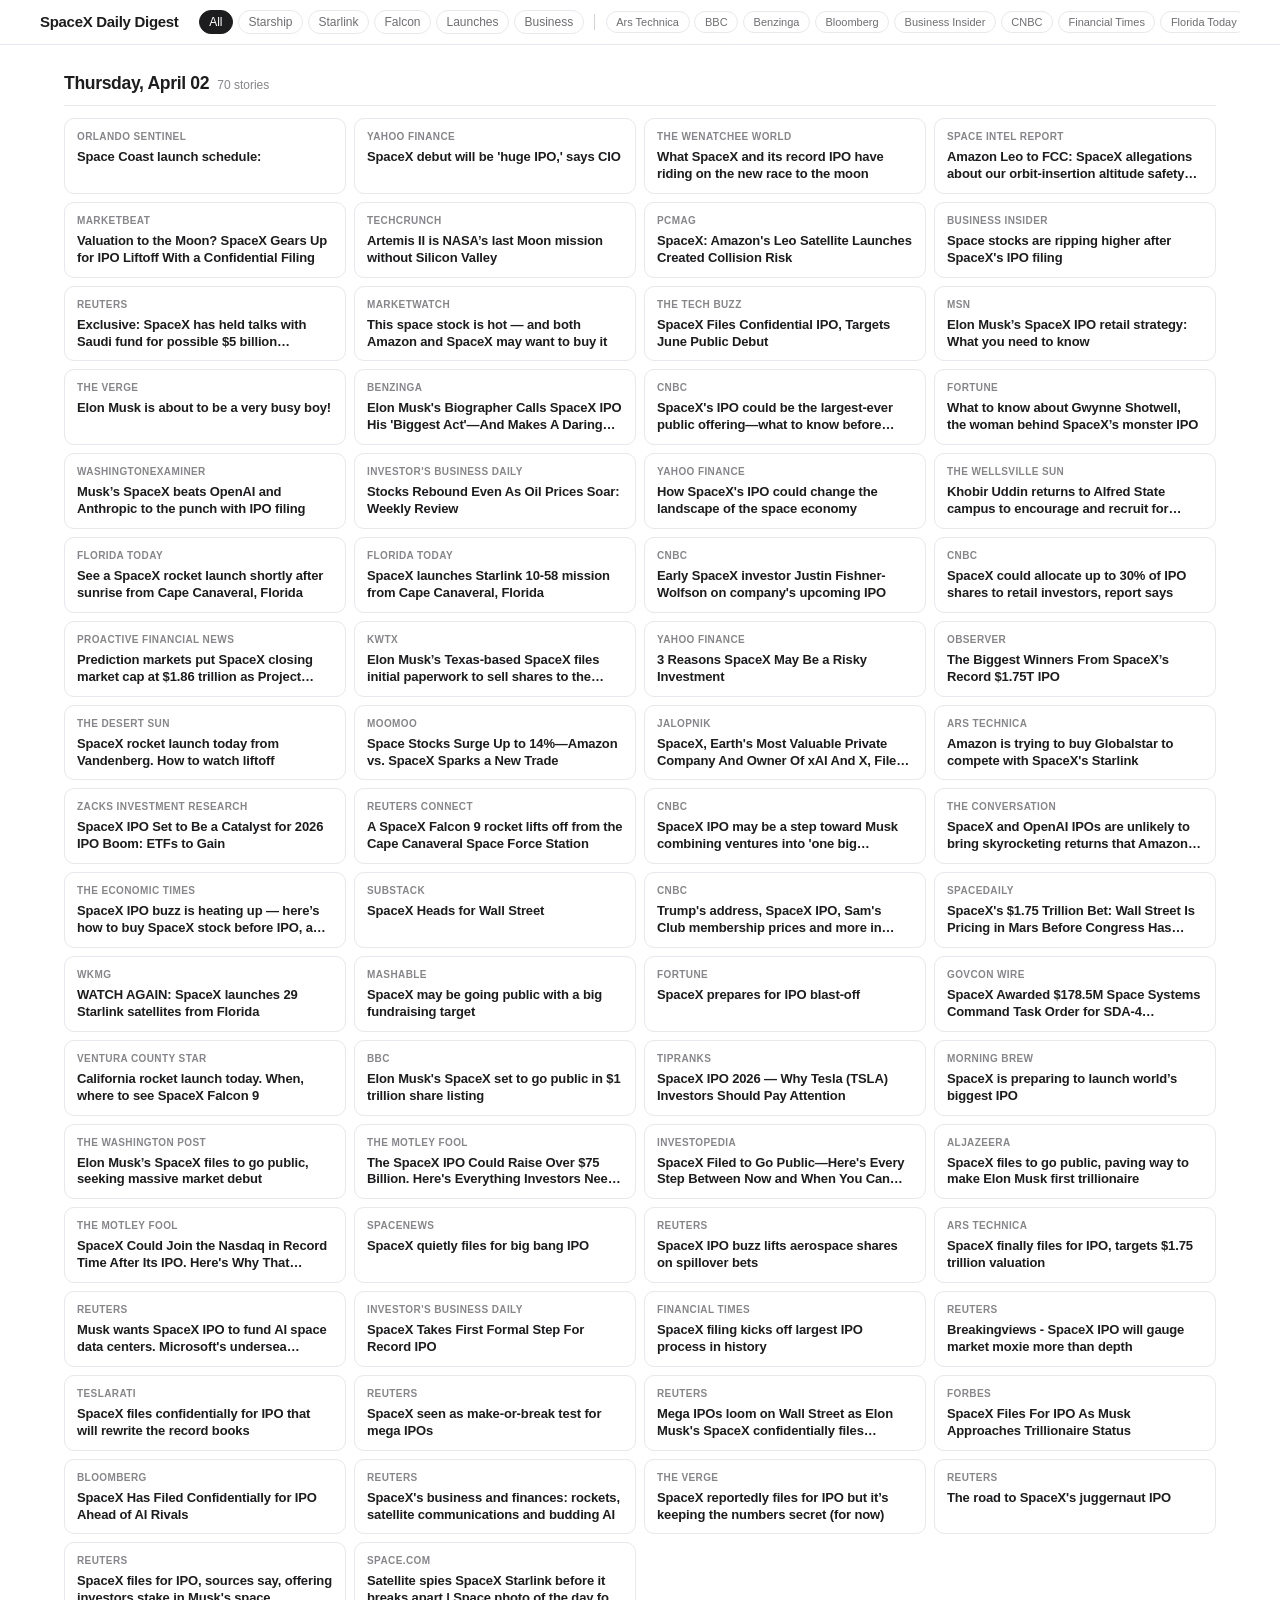
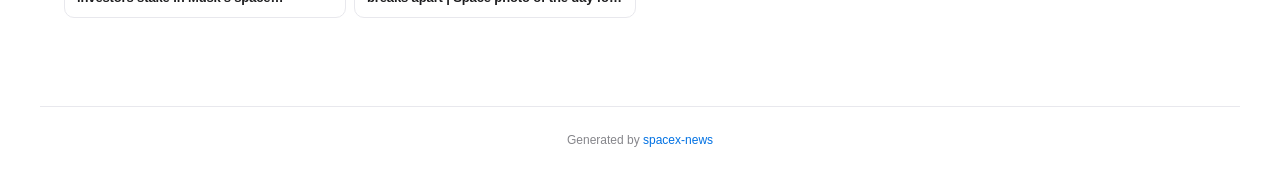
==== output/index.html @ 4ac747f0 "Overhaul: 4-col grid, smart dedup, real source names, compact layout - Extract real publication name" ====
<!DOCTYPE html>
<html lang="en">
<head>
    <meta charset="UTF-8">
    <meta name="viewport" content="width=device-width, initial-scale=1.0">
    <title>SpaceX Daily Digest</title>
    <link rel="stylesheet" href="static/style.css">
</head>
<body>
    <nav class="topbar">
        <div class="topbar-inner">
            <span class="topbar-title">SpaceX Daily Digest</span>
            <div class="filter-row">
                <button class="filter-chip active" data-filter="topic" data-value="all">All</button>
                <button class="filter-chip" data-filter="topic" data-value="starship">Starship</button>
                <button class="filter-chip" data-filter="topic" data-value="starlink">Starlink</button>
                <button class="filter-chip" data-filter="topic" data-value="falcon">Falcon</button>
                <button class="filter-chip" data-filter="topic" data-value="launch">Launches</button>
                <button class="filter-chip" data-filter="topic" data-value="ipo">Business</button>
                <span class="filter-divider"></span>
                
                <button class="filter-chip source-chip" data-filter="source" data-value="Ars Technica">Ars Technica</button>
                
                <button class="filter-chip source-chip" data-filter="source" data-value="BBC">BBC</button>
                
                <button class="filter-chip source-chip" data-filter="source" data-value="Benzinga">Benzinga</button>
                
                <button class="filter-chip source-chip" data-filter="source" data-value="Bloomberg">Bloomberg</button>
                
                <button class="filter-chip source-chip" data-filter="source" data-value="Business Insider">Business Insider</button>
                
                <button class="filter-chip source-chip" data-filter="source" data-value="CNBC">CNBC</button>
                
                <button class="filter-chip source-chip" data-filter="source" data-value="Financial Times">Financial Times</button>
                
                <button class="filter-chip source-chip" data-filter="source" data-value="Florida Today">Florida Today</button>
                
                <button class="filter-chip source-chip" data-filter="source" data-value="Forbes">Forbes</button>
                
                <button class="filter-chip source-chip" data-filter="source" data-value="Fortune">Fortune</button>
                
                <button class="filter-chip source-chip" data-filter="source" data-value="GovCon Wire">GovCon Wire</button>
                
                <button class="filter-chip source-chip" data-filter="source" data-value="Investopedia">Investopedia</button>
                
                <button class="filter-chip source-chip" data-filter="source" data-value="Investor&#39;s Business Daily">Investor&#39;s Business Daily</button>
                
                <button class="filter-chip source-chip" data-filter="source" data-value="Jalopnik">Jalopnik</button>
                
                <button class="filter-chip source-chip" data-filter="source" data-value="KWTX">KWTX</button>
                
                <button class="filter-chip source-chip" data-filter="source" data-value="MSN">MSN</button>
                
                <button class="filter-chip source-chip" data-filter="source" data-value="MarketBeat">MarketBeat</button>
                
                <button class="filter-chip source-chip" data-filter="source" data-value="MarketWatch">MarketWatch</button>
                
                <button class="filter-chip source-chip" data-filter="source" data-value="Mashable">Mashable</button>
                
                <button class="filter-chip source-chip" data-filter="source" data-value="Moomoo">Moomoo</button>
                
                <button class="filter-chip source-chip" data-filter="source" data-value="Morning Brew">Morning Brew</button>
                
                <button class="filter-chip source-chip" data-filter="source" data-value="Orlando Sentinel">Orlando Sentinel</button>
                
                <button class="filter-chip source-chip" data-filter="source" data-value="Proactive financial news">Proactive financial news</button>
                
                <button class="filter-chip source-chip" data-filter="source" data-value="Reuters">Reuters</button>
                
                <button class="filter-chip source-chip" data-filter="source" data-value="Reuters Connect">Reuters Connect</button>
                
                <button class="filter-chip source-chip" data-filter="source" data-value="Space Intel Report">Space Intel Report</button>
                
                <button class="filter-chip source-chip" data-filter="source" data-value="Space.com">Space.com</button>
                
                <button class="filter-chip source-chip" data-filter="source" data-value="SpaceNews">SpaceNews</button>
                
                <button class="filter-chip source-chip" data-filter="source" data-value="Substack">Substack</button>
                
                <button class="filter-chip source-chip" data-filter="source" data-value="TechCrunch">TechCrunch</button>
                
                <button class="filter-chip source-chip" data-filter="source" data-value="Teslarati">Teslarati</button>
                
                <button class="filter-chip source-chip" data-filter="source" data-value="The Conversation">The Conversation</button>
                
                <button class="filter-chip source-chip" data-filter="source" data-value="The Desert Sun">The Desert Sun</button>
                
                <button class="filter-chip source-chip" data-filter="source" data-value="The Economic Times">The Economic Times</button>
                
                <button class="filter-chip source-chip" data-filter="source" data-value="The Motley Fool">The Motley Fool</button>
                
                <button class="filter-chip source-chip" data-filter="source" data-value="The Tech Buzz">The Tech Buzz</button>
                
                <button class="filter-chip source-chip" data-filter="source" data-value="The Verge">The Verge</button>
                
                <button class="filter-chip source-chip" data-filter="source" data-value="The Washington Post">The Washington Post</button>
                
                <button class="filter-chip source-chip" data-filter="source" data-value="The Wenatchee World">The Wenatchee World</button>
                
                <button class="filter-chip source-chip" data-filter="source" data-value="TipRanks">TipRanks</button>
                
                <button class="filter-chip source-chip" data-filter="source" data-value="Ventura County Star">Ventura County Star</button>
                
                <button class="filter-chip source-chip" data-filter="source" data-value="WKMG">WKMG</button>
                
                <button class="filter-chip source-chip" data-filter="source" data-value="Yahoo Finance">Yahoo Finance</button>
                
                <button class="filter-chip source-chip" data-filter="source" data-value="Zacks Investment Research">Zacks Investment Research</button>
                
                <button class="filter-chip source-chip" data-filter="source" data-value="aljazeera">aljazeera</button>
                
                <button class="filter-chip source-chip" data-filter="source" data-value="observer">observer</button>
                
                <button class="filter-chip source-chip" data-filter="source" data-value="pcmag">pcmag</button>
                
                <button class="filter-chip source-chip" data-filter="source" data-value="spacedaily">spacedaily</button>
                
                <button class="filter-chip source-chip" data-filter="source" data-value="the wellsville sun">the wellsville sun</button>
                
                <button class="filter-chip source-chip" data-filter="source" data-value="washingtonexaminer">washingtonexaminer</button>
                
            </div>
        </div>
    </nav>

    <main>
        <p class="filter-status" id="filter-status" hidden></p>

        
        <section class="day-section" id="2026-04-02">
            <div class="day-header">
                <h2>Thursday, April 02</h2>
                <span class="day-count">70 stories</span>
            </div>

            

            <div class="card-grid">
                
                <a href="https://news.google.com/rss/articles/CBMie0FVX3lxTE9adFVsYjIycDRHVnhzbEJWdzVnOWxnbkxJaDVsZTR1X3JiQVlFXzBiYzlzT3N5d002MlIwU3BNRUttTjZzQTlpYVN3VmJEb3BhNGFCcUJUMDBsZUwwNm9uS3VPaTRjczdIT0NfdlRabjJoQWlDVU12UVBwRQ?oc=5" target="_blank" rel="noopener"
                   class="card "
                   data-source="Orlando Sentinel"
                   data-text="space coast launch schedule:">
                    <span class="card-source">Orlando Sentinel</span>
                    <h3>Space Coast launch schedule:</h3>
                </a>
                
                <a href="https://news.google.com/rss/articles/CBMifkFVX3lxTE1hbmZYN2c2Q1BVX0N2Y1ZSV19VN1VPdHJYZFJaN25jWUFuTlh6VzVOWmphTXlfZDRONC1EdGp2X2R6QXBSdVJKTi1vRmJJMVhWVmJieGJzMk43Y2RrM2VnelgtSUU2S3RVd3ZVZkhRWkcxWHNHR041S0ZpMVJjQQ?oc=5" target="_blank" rel="noopener"
                   class="card "
                   data-source="Yahoo Finance"
                   data-text="spacex debut will be &#39;huge ipo,&#39; says cio">
                    <span class="card-source">Yahoo Finance</span>
                    <h3>SpaceX debut will be &#39;huge IPO,&#39; says CIO</h3>
                </a>
                
                <a href="https://news.google.com/rss/articles/[base64]?oc=5" target="_blank" rel="noopener"
                   class="card "
                   data-source="The Wenatchee World"
                   data-text="what spacex and its record ipo have riding on the new race to the moon">
                    <span class="card-source">The Wenatchee World</span>
                    <h3>What SpaceX and its record IPO have riding on the new race to the moon</h3>
                </a>
                
                <a href="https://news.google.com/rss/articles/[base64]?oc=5" target="_blank" rel="noopener"
                   class="card "
                   data-source="Space Intel Report"
                   data-text="amazon leo to fcc: spacex allegations about our orbit-insertion altitude safety are disingenuous, but we’ll address them anyway">
                    <span class="card-source">Space Intel Report</span>
                    <h3>Amazon Leo to FCC: SpaceX allegations about our orbit-insertion altitude safety are disingenuous, but we’ll address them anyway</h3>
                </a>
                
                <a href="https://news.google.com/rss/articles/[base64]?oc=5" target="_blank" rel="noopener"
                   class="card "
                   data-source="MarketBeat"
                   data-text="valuation to the moon? spacex gears up for ipo liftoff with a confidential filing">
                    <span class="card-source">MarketBeat</span>
                    <h3>Valuation to the Moon? SpaceX Gears Up for IPO Liftoff With a Confidential Filing</h3>
                </a>
                
                <a href="https://techcrunch.com/2026/04/02/artemis-ii-is-nasas-last-moon-mission-without-silicon-valley/" target="_blank" rel="noopener"
                   class="card "
                   data-source="TechCrunch"
                   data-text="artemis ii is nasa’s last moon mission without silicon valley">
                    <span class="card-source">TechCrunch</span>
                    <h3>Artemis II is NASA’s last Moon mission without Silicon Valley</h3>
                </a>
                
                <a href="https://news.google.com/rss/articles/CBMikAFBVV95cUxQR2ZDY2RwOE80WnJHYld2MURmQ1RmR3c2THlqbVl4aElxU0VxY3ZJVm9XVDNXQUR4WGFUWkdwa2d5cHYzQW5uVW5aZFkwZHY0TG5fT1dsRVVVNUVId0hWZmQyODN3MWhXOWVaajdldEFaREVIa2E3TjhCdThNLU5weFFqcjNhQzV4Q1dDRmxrcTM?oc=5" target="_blank" rel="noopener"
                   class="card "
                   data-source="pcmag"
                   data-text="spacex: amazon&#39;s leo satellite launches created collision risk">
                    <span class="card-source">pcmag</span>
                    <h3>SpaceX: Amazon&#39;s Leo Satellite Launches Created Collision Risk</h3>
                </a>
                
                <a href="https://news.google.com/rss/articles/[base64]?oc=5" target="_blank" rel="noopener"
                   class="card "
                   data-source="Business Insider"
                   data-text="space stocks are ripping higher after spacex&#39;s ipo filing">
                    <span class="card-source">Business Insider</span>
                    <h3>Space stocks are ripping higher after SpaceX&#39;s IPO filing</h3>
                </a>
                
                <a href="https://news.google.com/rss/articles/[base64]?oc=5" target="_blank" rel="noopener"
                   class="card "
                   data-source="Reuters"
                   data-text="exclusive: spacex has held talks with saudi fund for possible $5 billion investment in ipo, sources say">
                    <span class="card-source">Reuters</span>
                    <h3>Exclusive: SpaceX has held talks with Saudi fund for possible $5 billion investment in IPO, sources say</h3>
                </a>
                
                <a href="https://news.google.com/rss/articles/[base64]?oc=5" target="_blank" rel="noopener"
                   class="card "
                   data-source="MarketWatch"
                   data-text="this space stock is hot — and both amazon and spacex may want to buy it">
                    <span class="card-source">MarketWatch</span>
                    <h3>This space stock is hot — and both Amazon and SpaceX may want to buy it</h3>
                </a>
                
                <a href="https://news.google.com/rss/articles/[base64]?oc=5" target="_blank" rel="noopener"
                   class="card "
                   data-source="The Tech Buzz"
                   data-text="spacex files confidential ipo, targets june public debut">
                    <span class="card-source">The Tech Buzz</span>
                    <h3>SpaceX Files Confidential IPO, Targets June Public Debut</h3>
                </a>
                
                <a href="https://news.google.com/rss/articles/[base64]?oc=5" target="_blank" rel="noopener"
                   class="card "
                   data-source="MSN"
                   data-text="elon musk’s spacex ipo retail strategy: what you need to know">
                    <span class="card-source">MSN</span>
                    <h3>Elon Musk’s SpaceX IPO retail strategy: What you need to know</h3>
                </a>
                
                <a href="https://news.google.com/rss/articles/CBMie0FVX3lxTE5OVlg2aUxWcmU5SElZZ1F3RURRbno2MEM2V25ocXl6WWFsdDhoM2luNXBDVTgya0pjSHZJa0VIdmtISFlXSU9uLUs3RlpUUC1nS1pQVlh4SjBtNG9kb0hxYXhpb1QzSHZ2dkh3bWhzYXN3VGNqRmRfcThCZw?oc=5" target="_blank" rel="noopener"
                   class="card "
                   data-source="The Verge"
                   data-text="elon musk is about to be a very busy boy!">
                    <span class="card-source">The Verge</span>
                    <h3>Elon Musk is about to be a very busy boy!</h3>
                </a>
                
                <a href="https://news.google.com/rss/articles/[base64]?oc=5" target="_blank" rel="noopener"
                   class="card "
                   data-source="Benzinga"
                   data-text="elon musk&#39;s biographer calls spacex ipo his &#39;biggest act&#39;—and makes a daring prediction">
                    <span class="card-source">Benzinga</span>
                    <h3>Elon Musk&#39;s Biographer Calls SpaceX IPO His &#39;Biggest Act&#39;—And Makes A Daring Prediction</h3>
                </a>
                
                <a href="https://news.google.com/rss/articles/[base64]?oc=5" target="_blank" rel="noopener"
                   class="card "
                   data-source="CNBC"
                   data-text="spacex&#39;s ipo could be the largest-ever public offering—what to know before investing, from experts">
                    <span class="card-source">CNBC</span>
                    <h3>SpaceX&#39;s IPO could be the largest-ever public offering—what to know before investing, from experts</h3>
                </a>
                
                <a href="https://news.google.com/rss/articles/[base64]?oc=5" target="_blank" rel="noopener"
                   class="card "
                   data-source="Fortune"
                   data-text="what to know about gwynne shotwell, the woman behind spacex’s monster ipo">
                    <span class="card-source">Fortune</span>
                    <h3>What to know about Gwynne Shotwell, the woman behind SpaceX’s monster IPO</h3>
                </a>
                
                <a href="https://news.google.com/rss/articles/[base64]?oc=5" target="_blank" rel="noopener"
                   class="card "
                   data-source="washingtonexaminer"
                   data-text="musk’s spacex beats openai and anthropic to the punch with ipo filing">
                    <span class="card-source">washingtonexaminer</span>
                    <h3>Musk’s SpaceX beats OpenAI and Anthropic to the punch with IPO filing</h3>
                </a>
                
                <a href="https://news.google.com/rss/articles/[base64]?oc=5" target="_blank" rel="noopener"
                   class="card "
                   data-source="Investor&#39;s Business Daily"
                   data-text="stocks rebound even as oil prices soar: weekly review">
                    <span class="card-source">Investor&#39;s Business Daily</span>
                    <h3>Stocks Rebound Even As Oil Prices Soar: Weekly Review</h3>
                </a>
                
                <a href="https://news.google.com/rss/articles/[base64]?oc=5" target="_blank" rel="noopener"
                   class="card "
                   data-source="Yahoo Finance"
                   data-text="how spacex&#39;s ipo could change the landscape of the space economy">
                    <span class="card-source">Yahoo Finance</span>
                    <h3>How SpaceX&#39;s IPO could change the landscape of the space economy</h3>
                </a>
                
                <a href="https://news.google.com/rss/articles/[base64]?oc=5" target="_blank" rel="noopener"
                   class="card "
                   data-source="the wellsville sun"
                   data-text="khobir uddin returns to alfred state campus to encourage and recruit for spacex">
                    <span class="card-source">the wellsville sun</span>
                    <h3>Khobir Uddin returns to Alfred State campus to encourage and recruit for SpaceX</h3>
                </a>
                
                <a href="https://news.google.com/rss/articles/[base64]?oc=5" target="_blank" rel="noopener"
                   class="card "
                   data-source="Florida Today"
                   data-text="see a spacex rocket launch shortly after sunrise from cape canaveral, florida">
                    <span class="card-source">Florida Today</span>
                    <h3>See a SpaceX rocket launch shortly after sunrise from Cape Canaveral, Florida</h3>
                </a>
                
                <a href="https://news.google.com/rss/articles/[base64]?oc=5" target="_blank" rel="noopener"
                   class="card "
                   data-source="Florida Today"
                   data-text="spacex launches starlink 10-58 mission from cape canaveral, florida">
                    <span class="card-source">Florida Today</span>
                    <h3>SpaceX launches Starlink 10-58 mission from Cape Canaveral, Florida</h3>
                </a>
                
                <a href="https://news.google.com/rss/articles/[base64]?oc=5" target="_blank" rel="noopener"
                   class="card "
                   data-source="CNBC"
                   data-text="early spacex investor justin fishner-wolfson on company&#39;s upcoming ipo">
                    <span class="card-source">CNBC</span>
                    <h3>Early SpaceX investor Justin Fishner-Wolfson on company&#39;s upcoming IPO</h3>
                </a>
                
                <a href="https://news.google.com/rss/articles/[base64]?oc=5" target="_blank" rel="noopener"
                   class="card "
                   data-source="CNBC"
                   data-text="spacex could allocate up to 30% of ipo shares to retail investors, report says">
                    <span class="card-source">CNBC</span>
                    <h3>SpaceX could allocate up to 30% of IPO shares to retail investors, report says</h3>
                </a>
                
                <a href="https://news.google.com/rss/articles/[base64]?oc=5" target="_blank" rel="noopener"
                   class="card "
                   data-source="Proactive financial news"
                   data-text="prediction markets put spacex closing market cap at $1.86 trillion as project apex shapes up to be the biggest ipo in history">
                    <span class="card-source">Proactive financial news</span>
                    <h3>Prediction markets put SpaceX closing market cap at $1.86 trillion as Project Apex shapes up to be the biggest IPO in history</h3>
                </a>
                
                <a href="https://news.google.com/rss/articles/[base64]?oc=5" target="_blank" rel="noopener"
                   class="card "
                   data-source="KWTX"
                   data-text="elon musk’s texas-based spacex files initial paperwork to sell shares to the public">
                    <span class="card-source">KWTX</span>
                    <h3>Elon Musk’s Texas-based SpaceX files initial paperwork to sell shares to the public</h3>
                </a>
                
                <a href="https://news.google.com/rss/articles/[base64]?oc=5" target="_blank" rel="noopener"
                   class="card "
                   data-source="Yahoo Finance"
                   data-text="3 reasons spacex may be a risky investment">
                    <span class="card-source">Yahoo Finance</span>
                    <h3>3 Reasons SpaceX May Be a Risky Investment</h3>
                </a>
                
                <a href="https://news.google.com/rss/articles/CBMickFVX3lxTFAtSXFCZFFYSGl4U3BUUDRCVUZsTU50TXpPVmxYQmlYUHR4NWVHRWgxOVdfbXJ3S3dyLVE4U2lYZmlqUEw5dmVXX1RNbnVOb1dMRjM1YjJxdE93S3BRYld3amtNUERpR244QW9UMmVFNDdTZw?oc=5" target="_blank" rel="noopener"
                   class="card "
                   data-source="observer"
                   data-text="the biggest winners from spacex’s record $1.75t ipo">
                    <span class="card-source">observer</span>
                    <h3>The Biggest Winners From SpaceX’s Record $1.75T IPO</h3>
                </a>
                
                <a href="https://news.google.com/rss/articles/[base64]?oc=5" target="_blank" rel="noopener"
                   class="card "
                   data-source="The Desert Sun"
                   data-text="spacex rocket launch today from vandenberg. how to watch liftoff">
                    <span class="card-source">The Desert Sun</span>
                    <h3>SpaceX rocket launch today from Vandenberg. How to watch liftoff</h3>
                </a>
                
                <a href="https://news.google.com/rss/articles/[base64]?oc=5" target="_blank" rel="noopener"
                   class="card "
                   data-source="Moomoo"
                   data-text="space stocks surge up to 14%—amazon vs. spacex sparks a new trade">
                    <span class="card-source">Moomoo</span>
                    <h3>Space Stocks Surge Up to 14%—Amazon vs. SpaceX Sparks a New Trade</h3>
                </a>
                
                <a href="https://news.google.com/rss/articles/CBMie0FVX3lxTE03WXYxelU0OEFUQ3k2dWlCcmd4bzkwUlc3S0ZNbm5hSEQ5c05DMEF6aHdJWEtSVmQ4MkJFTUoxcmxqdzlqaDkyaHNuRjJ4cUpIMm5VLUc0MWs4bGVFQWIxczBfemQzVnc0b25DNkFvMUhVeVNEM1NZN2xXRQ?oc=5" target="_blank" rel="noopener"
                   class="card "
                   data-source="Jalopnik"
                   data-text="spacex, earth&#39;s most valuable private company and owner of xai and x, files for ipo">
                    <span class="card-source">Jalopnik</span>
                    <h3>SpaceX, Earth&#39;s Most Valuable Private Company And Owner Of xAI And X, Files For IPO</h3>
                </a>
                
                <a href="https://arstechnica.com/tech-policy/2026/04/amazon-is-trying-to-buy-globalstar-to-compete-with-spacexs-starlink/" target="_blank" rel="noopener"
                   class="card "
                   data-source="Ars Technica"
                   data-text="amazon is trying to buy globalstar to compete with spacex&#39;s starlink">
                    <span class="card-source">Ars Technica</span>
                    <h3>Amazon is trying to buy Globalstar to compete with SpaceX&#39;s Starlink</h3>
                </a>
                
                <a href="https://news.google.com/rss/articles/[base64]?oc=5" target="_blank" rel="noopener"
                   class="card "
                   data-source="Zacks Investment Research"
                   data-text="spacex ipo set to be a catalyst for 2026 ipo boom: etfs to gain">
                    <span class="card-source">Zacks Investment Research</span>
                    <h3>SpaceX IPO Set to Be a Catalyst for 2026 IPO Boom: ETFs to Gain</h3>
                </a>
                
                <a href="https://news.google.com/rss/articles/[base64]?oc=5" target="_blank" rel="noopener"
                   class="card "
                   data-source="Reuters Connect"
                   data-text="a spacex falcon 9 rocket lifts off from the cape canaveral space force station">
                    <span class="card-source">Reuters Connect</span>
                    <h3>A SpaceX Falcon 9 rocket lifts off from the Cape Canaveral Space Force Station</h3>
                </a>
                
                <a href="https://news.google.com/rss/articles/[base64]?oc=5" target="_blank" rel="noopener"
                   class="card "
                   data-source="CNBC"
                   data-text="spacex ipo may be a step toward musk combining ventures into &#39;one big company&#39;: walter isaacson">
                    <span class="card-source">CNBC</span>
                    <h3>SpaceX IPO may be a step toward Musk combining ventures into &#39;one big company&#39;: Walter Isaacson</h3>
                </a>
                
                <a href="https://news.google.com/rss/articles/[base64]?oc=5" target="_blank" rel="noopener"
                   class="card "
                   data-source="The Conversation"
                   data-text="spacex and openai ipos are unlikely to bring skyrocketing returns that amazon and apple did, as companies go public later in life and early investors cash out">
                    <span class="card-source">The Conversation</span>
                    <h3>SpaceX and OpenAI IPOs are unlikely to bring skyrocketing returns that Amazon and Apple did, as companies go public later in life and early investors cash out</h3>
                </a>
                
                <a href="https://news.google.com/rss/articles/[base64]?oc=5" target="_blank" rel="noopener"
                   class="card "
                   data-source="The Economic Times"
                   data-text="spacex ipo buzz is heating up — here’s how to buy spacex stock before ipo, and invest in spacex pre-ipo sh">
                    <span class="card-source">The Economic Times</span>
                    <h3>SpaceX IPO buzz is heating up — here’s how to buy SpaceX stock before IPO, and invest in SpaceX pre-IPO sh</h3>
                </a>
                
                <a href="https://news.google.com/rss/articles/CBMieEFVX3lxTFBFVFpodlNqRW5NekdoS0dQM0ZsdlZZaE1yM3RfaHluXzZMTmlyRWtiZUdzNktIYU5CM1hoZXNjQ0Q4bTQzOVQxQldLXzlnenF6UW5wQWJkbTRFRWZpODhSMFh0ZUNWeWk3Q0k3ZGJ4V0owaG84SjBQQw?oc=5" target="_blank" rel="noopener"
                   class="card "
                   data-source="Substack"
                   data-text="spacex heads for wall street">
                    <span class="card-source">Substack</span>
                    <h3>SpaceX Heads for Wall Street</h3>
                </a>
                
                <a href="https://news.google.com/rss/articles/[base64]?oc=5" target="_blank" rel="noopener"
                   class="card "
                   data-source="CNBC"
                   data-text="trump&#39;s address, spacex ipo, sam&#39;s club membership prices and more in morning squawk">
                    <span class="card-source">CNBC</span>
                    <h3>Trump&#39;s address, SpaceX IPO, Sam&#39;s Club membership prices and more in Morning Squawk</h3>
                </a>
                
                <a href="https://news.google.com/rss/articles/[base64]?oc=5" target="_blank" rel="noopener"
                   class="card "
                   data-source="spacedaily"
                   data-text="spacex&#39;s $1.75 trillion bet: wall street is pricing in mars before congress has even funded it">
                    <span class="card-source">spacedaily</span>
                    <h3>SpaceX&#39;s $1.75 Trillion Bet: Wall Street Is Pricing in Mars Before Congress Has Even Funded It</h3>
                </a>
                
                <a href="https://news.google.com/rss/articles/[base64]?oc=5" target="_blank" rel="noopener"
                   class="card "
                   data-source="WKMG"
                   data-text="watch again: spacex launches 29 starlink satellites from florida">
                    <span class="card-source">WKMG</span>
                    <h3>WATCH AGAIN: SpaceX launches 29 Starlink satellites from Florida</h3>
                </a>
                
                <a href="https://news.google.com/rss/articles/CBMia0FVX3lxTE9CamhGUlVfX3hVclJRcmduU042NG1BazE1T1lCZXBDSzNWNDdVdTl2VTVYR0lIMTU3NU14Qml3anp2eTF1YzJJclMtWnllNnBtaGN4eDhrRnUzZG1vZzRnb1doUWNwSl9Dd3FB?oc=5" target="_blank" rel="noopener"
                   class="card "
                   data-source="Mashable"
                   data-text="spacex may be going public with a big fundraising target">
                    <span class="card-source">Mashable</span>
                    <h3>SpaceX may be going public with a big fundraising target</h3>
                </a>
                
                <a href="https://news.google.com/rss/articles/CBMijAFBVV95cUxOMnVnZDFmaVZocUFPYjVLTkpXVXFsRzUwUVR3TENNbmQxdUZ1Q2hEbmE0dVZnSkh1V2s0NXVmc2FYUXFNNVZFR1dsLU1KVFZ3NDBld2ZpaExkdGdHVXNsMERzS3ExNEhIeG5SdUpxbFQwby01X2otcUxaSDFJRDA4bWhoc05ESmZtSUhVaw?oc=5" target="_blank" rel="noopener"
                   class="card "
                   data-source="Fortune"
                   data-text="spacex prepares for ipo blast-off">
                    <span class="card-source">Fortune</span>
                    <h3>SpaceX prepares for IPO blast-off</h3>
                </a>
                
                <a href="https://news.google.com/rss/articles/CBMifEFVX3lxTE93NWRycmE2dUlQOHplZHpwZDdoOGMxWmN3a3o3NnB1TGwtZTljWjZyaXN0b19VbjdiMHFCVHdiVnl0OHRaLTIwQl9tRXAxZnpwbjk1YVRHdkU0NkN2M3N6ZV9kbjU4dEQ3YUx6a09zbHF0eXpITXNqTFRfUGw?oc=5" target="_blank" rel="noopener"
                   class="card "
                   data-source="GovCon Wire"
                   data-text="spacex awarded $178.5m space systems command task order for sda-4 launches">
                    <span class="card-source">GovCon Wire</span>
                    <h3>SpaceX Awarded $178.5M Space Systems Command Task Order for SDA-4 Launches</h3>
                </a>
                
                <a href="https://news.google.com/rss/articles/[base64]?oc=5" target="_blank" rel="noopener"
                   class="card "
                   data-source="Ventura County Star"
                   data-text="california rocket launch today. when, where to see spacex falcon 9">
                    <span class="card-source">Ventura County Star</span>
                    <h3>California rocket launch today. When, where to see SpaceX Falcon 9</h3>
                </a>
                
                <a href="https://news.google.com/rss/articles/CBMiWkFVX3lxTE1tUnhqQ2RIZ3g4TzViTTZkcWJfb2dhbUxlOTh3cnRxbUxRR19WVlpnRGJsdVV5Zlh6NUNGOXJoMkVtMVBwcndXb1EzSmpEajRXXzdjWWVZcENfZw?oc=5" target="_blank" rel="noopener"
                   class="card "
                   data-source="BBC"
                   data-text="elon musk&#39;s spacex set to go public in $1 trillion share listing">
                    <span class="card-source">BBC</span>
                    <h3>Elon Musk&#39;s SpaceX set to go public in $1 trillion share listing</h3>
                </a>
                
                <a href="https://news.google.com/rss/articles/[base64]?oc=5" target="_blank" rel="noopener"
                   class="card "
                   data-source="TipRanks"
                   data-text="spacex ipo 2026 — why tesla (tsla) investors should pay attention">
                    <span class="card-source">TipRanks</span>
                    <h3>SpaceX IPO 2026 — Why Tesla (TSLA) Investors Should Pay Attention</h3>
                </a>
                
                <a href="https://news.google.com/rss/articles/CBMijwFBVV95cUxPTThoUjlDMVhKRUtLSEp4LVV3SldyMlRsVEdWMW91QXlfRVF0ajl6THY4VDNBVWhRcmhiOUt6SzRmbWJ4ek11SEl2ZFBVYTF0ek9IdEFtUnh2X2NiWVdLejdCTmhOX2Jfeks4XzBiMnJ0V3YzOGNEYk5obkdYTjhmUkhLMVBhQmUtWnFubjUtQQ?oc=5" target="_blank" rel="noopener"
                   class="card "
                   data-source="Morning Brew"
                   data-text="spacex is preparing to launch world’s biggest ipo">
                    <span class="card-source">Morning Brew</span>
                    <h3>SpaceX is preparing to launch world’s biggest IPO</h3>
                </a>
                
                <a href="https://news.google.com/rss/articles/CBMif0FVX3lxTE9zaXVFZFhuNHZlV2ZCREhtQkJyVFExbUlNMlRWZlc1Zy1zNmFiazY5VlhycmtoeWUyQ1A4VElHU1pjZDJGTmQtQkZHVkdfVE45WUMwbEFJN2hoVmtEVGtuV3RzMnF1YzJ6emZNRHlKYllHYkhJN21tZ3RaMllHaFU?oc=5" target="_blank" rel="noopener"
                   class="card "
                   data-source="The Washington Post"
                   data-text="elon musk’s spacex files to go public, seeking massive market debut">
                    <span class="card-source">The Washington Post</span>
                    <h3>Elon Musk’s SpaceX files to go public, seeking massive market debut</h3>
                </a>
                
                <a href="https://news.google.com/rss/articles/[base64]?oc=5" target="_blank" rel="noopener"
                   class="card "
                   data-source="The Motley Fool"
                   data-text="the spacex ipo could raise over $75 billion. here&#39;s everything investors need to know.">
                    <span class="card-source">The Motley Fool</span>
                    <h3>The SpaceX IPO Could Raise Over $75 Billion. Here&#39;s Everything Investors Need to Know.</h3>
                </a>
                
                <a href="https://news.google.com/rss/articles/[base64]?oc=5" target="_blank" rel="noopener"
                   class="card "
                   data-source="Investopedia"
                   data-text="spacex filed to go public—here&#39;s every step between now and when you can buy shares">
                    <span class="card-source">Investopedia</span>
                    <h3>SpaceX Filed to Go Public—Here&#39;s Every Step Between Now and When You Can Buy Shares</h3>
                </a>
                
                <a href="https://news.google.com/rss/articles/[base64]?oc=5" target="_blank" rel="noopener"
                   class="card "
                   data-source="aljazeera"
                   data-text="spacex files to go public, paving way to make elon musk first trillionaire">
                    <span class="card-source">aljazeera</span>
                    <h3>SpaceX files to go public, paving way to make Elon Musk first trillionaire</h3>
                </a>
                
                <a href="https://news.google.com/rss/articles/[base64]?oc=5" target="_blank" rel="noopener"
                   class="card "
                   data-source="The Motley Fool"
                   data-text="spacex could join the nasdaq in record time after its ipo. here&#39;s why that matters.">
                    <span class="card-source">The Motley Fool</span>
                    <h3>SpaceX Could Join the Nasdaq in Record Time After Its IPO. Here&#39;s Why That Matters.</h3>
                </a>
                
                <a href="https://spacenews.com/spacex-quietly-files-for-big-bang-ipo/" target="_blank" rel="noopener"
                   class="card "
                   data-source="SpaceNews"
                   data-text="spacex quietly files for big bang ipo">
                    <span class="card-source">SpaceNews</span>
                    <h3>SpaceX quietly files for big bang IPO</h3>
                </a>
                
                <a href="https://news.google.com/rss/articles/[base64]?oc=5" target="_blank" rel="noopener"
                   class="card "
                   data-source="Reuters"
                   data-text="spacex ipo buzz lifts aerospace shares on spillover bets">
                    <span class="card-source">Reuters</span>
                    <h3>SpaceX IPO buzz lifts aerospace shares on spillover bets</h3>
                </a>
                
                <a href="https://arstechnica.com/space/2026/04/spacex-finally-files-for-ipo-targets-1-75-trillion-valuation/" target="_blank" rel="noopener"
                   class="card "
                   data-source="Ars Technica"
                   data-text="spacex finally files for ipo, targets $1.75 trillion valuation">
                    <span class="card-source">Ars Technica</span>
                    <h3>SpaceX finally files for IPO, targets $1.75 trillion valuation</h3>
                </a>
                
                <a href="https://news.google.com/rss/articles/[base64]?oc=5" target="_blank" rel="noopener"
                   class="card "
                   data-source="Reuters"
                   data-text="musk wants spacex ipo to fund ai space data centers. microsoft&#39;s undersea setback sounds warning.">
                    <span class="card-source">Reuters</span>
                    <h3>Musk wants SpaceX IPO to fund AI space data centers. Microsoft&#39;s undersea setback sounds warning.</h3>
                </a>
                
                <a href="https://news.google.com/rss/articles/CBMigAFBVV95cUxQVGJDNkJsT3JCVlBQbGZIUHNZZ3NwZVJHNXM4YjRzX3ktRzFpYXNUVklJUGpoZDA0cjE1bmxheWdjODlsSTBmMUNkSC1qQklWNEZvcmdRZ2ZtTnRPeW16eU5VQTV5MFNqN1RULVg1eG8zWnhfT3hPd0hzVGpIRFotTA?oc=5" target="_blank" rel="noopener"
                   class="card "
                   data-source="Investor&#39;s Business Daily"
                   data-text="spacex takes first formal step for record ipo">
                    <span class="card-source">Investor&#39;s Business Daily</span>
                    <h3>SpaceX Takes First Formal Step For Record IPO</h3>
                </a>
                
                <a href="https://news.google.com/rss/articles/CBMihAFBVV95cUxNZXlydmlfQUZMd0ZYZ203U1Q4azZ3SWJqb1BwWktBNk9xdFMyZVBhRkU5dHJFa3RRcG52WkN5bENNRzFZY0lBZ0xBX3BaVk9ONDdsSDVEVngycW04cFZ5MlkycS1jMWhyV05tTDRUMWdEOFdSdHVXQm8xSzNkeDZ0S3hTS1U?oc=5" target="_blank" rel="noopener"
                   class="card "
                   data-source="Financial Times"
                   data-text="spacex filing kicks off largest ipo process in history">
                    <span class="card-source">Financial Times</span>
                    <h3>SpaceX filing kicks off largest IPO process in history</h3>
                </a>
                
                <a href="https://news.google.com/rss/articles/[base64]?oc=5" target="_blank" rel="noopener"
                   class="card "
                   data-source="Reuters"
                   data-text="breakingviews - spacex ipo will gauge market moxie more than depth">
                    <span class="card-source">Reuters</span>
                    <h3>Breakingviews - SpaceX IPO will gauge market moxie more than depth</h3>
                </a>
                
                <a href="https://www.teslarati.com/spacex-files-sec-official-ipo-june/" target="_blank" rel="noopener"
                   class="card "
                   data-source="Teslarati"
                   data-text="spacex files confidentially for ipo that will rewrite the record books">
                    <span class="card-source">Teslarati</span>
                    <h3>SpaceX files confidentially for IPO that will rewrite the record books</h3>
                </a>
                
                <a href="https://news.google.com/rss/articles/CBMijgFBVV95cUxPUWF0TTFZWkRaSkE5aXpnUU1icllkN2JURVVYLXBOZ01YWDBDajBMOXhmbDB3aXF0NHhhOUg1aVNPRlpnNjJCR2xRc3Y3QWh0eEhVOFRRZDVlUkdKUmNLaTVHbE1IUmw1dUpZWjdLNFFYNGhyVHNFX2VmMTdOclQ5dzhyOUdoSDdXUEZaUkJR?oc=5" target="_blank" rel="noopener"
                   class="card "
                   data-source="Reuters"
                   data-text="spacex seen as make-or-break test for mega ipos">
                    <span class="card-source">Reuters</span>
                    <h3>SpaceX seen as make-or-break test for mega IPOs</h3>
                </a>
                
                <a href="https://news.google.com/rss/articles/[base64]?oc=5" target="_blank" rel="noopener"
                   class="card "
                   data-source="Reuters"
                   data-text="mega ipos loom on wall street as elon musk&#39;s spacex confidentially files paperwork">
                    <span class="card-source">Reuters</span>
                    <h3>Mega IPOs loom on Wall Street as Elon Musk&#39;s SpaceX confidentially files paperwork</h3>
                </a>
                
                <a href="https://news.google.com/rss/articles/[base64]?oc=5" target="_blank" rel="noopener"
                   class="card "
                   data-source="Forbes"
                   data-text="spacex files for ipo as musk approaches trillionaire status">
                    <span class="card-source">Forbes</span>
                    <h3>SpaceX Files For IPO As Musk Approaches Trillionaire Status</h3>
                </a>
                
                <a href="https://news.google.com/rss/articles/[base64]?oc=5" target="_blank" rel="noopener"
                   class="card "
                   data-source="Bloomberg"
                   data-text="spacex has filed confidentially for ipo ahead of ai rivals">
                    <span class="card-source">Bloomberg</span>
                    <h3>SpaceX Has Filed Confidentially for IPO Ahead of AI Rivals</h3>
                </a>
                
                <a href="https://news.google.com/rss/articles/[base64]?oc=5" target="_blank" rel="noopener"
                   class="card "
                   data-source="Reuters"
                   data-text="spacex&#39;s business and finances: rockets, satellite communications and budding ai">
                    <span class="card-source">Reuters</span>
                    <h3>SpaceX&#39;s business and finances: rockets, satellite communications and budding AI</h3>
                </a>
                
                <a href="https://www.theverge.com/science/904991/spacex-announces-ipo-but-its-keeping-the-numbers-secret-for-now" target="_blank" rel="noopener"
                   class="card "
                   data-source="The Verge"
                   data-text="spacex reportedly files for ipo but it’s keeping the numbers secret (for now)">
                    <span class="card-source">The Verge</span>
                    <h3>SpaceX reportedly files for IPO but it’s keeping the numbers secret (for now)</h3>
                </a>
                
                <a href="https://news.google.com/rss/articles/[base64]?oc=5" target="_blank" rel="noopener"
                   class="card "
                   data-source="Reuters"
                   data-text="the road to spacex&#39;s juggernaut ipo">
                    <span class="card-source">Reuters</span>
                    <h3>The road to SpaceX&#39;s juggernaut IPO</h3>
                </a>
                
                <a href="https://news.google.com/rss/articles/[base64]?oc=5" target="_blank" rel="noopener"
                   class="card "
                   data-source="Reuters"
                   data-text="spacex files for ipo, sources say, offering investors stake in musk&#39;s space ambitions">
                    <span class="card-source">Reuters</span>
                    <h3>SpaceX files for IPO, sources say, offering investors stake in Musk&#39;s space ambitions</h3>
                </a>
                
                <a href="https://www.space.com/space-exploration/satellites/spacex-starlink-spacecraft-breaks-apart-space-photo-of-the-day-for-april-1-2026" target="_blank" rel="noopener"
                   class="card "
                   data-source="Space.com"
                   data-text="satellite spies spacex starlink before it breaks apart | space photo of the day for april 1, 2026">
                    <span class="card-source">Space.com</span>
                    <h3>Satellite spies SpaceX Starlink before it breaks apart | Space photo of the day for April 1, 2026</h3>
                </a>
                
            </div>
        </section>
        

        
    </main>

    <footer>
        <p>Generated by <a href="https://github.com/codyk2/spacex-news">spacex-news</a></p>
    </footer>

    <script>
    (function() {
        const topicKeywords = {
            starship: ['starship', 'superheavy', 'super heavy', 'raptor', 'starbase', 'boca chica', 'mechazilla', 'booster catch'],
            starlink: ['starlink', 'satellite', 'constellation', 'direct to cell', 'direct-to-cell'],
            falcon: ['falcon 9', 'falcon heavy', 'falcon9'],
            launch: ['launch', 'liftoff', 'lift-off', 'mission', 'orbit', 'payload', 'cape canaveral', 'vandenberg', 'landing'],
            ipo: ['ipo', 'valuation', 'stock', 'revenue', 'billion', 'contract', 'funding', 'investor', 'sec filing', 'public offering', 'tender', 'shares', 'trillion'],
        };

        let activeTopic = 'all';
        let activeSource = null;

        function applyFilters() {
            const cards = document.querySelectorAll('.card');
            let visible = 0;

            cards.forEach(card => {
                const text = card.dataset.text || '';
                const source = card.dataset.source || '';

                let topicMatch = activeTopic === 'all';
                if (!topicMatch) {
                    const keywords = topicKeywords[activeTopic] || [];
                    topicMatch = keywords.some(kw => text.includes(kw));
                }

                let sourceMatch = !activeSource || source === activeSource;

                if (topicMatch && sourceMatch) {
                    card.style.display = '';
                    visible++;
                } else {
                    card.style.display = 'none';
                }
            });

            document.querySelectorAll('.day-section').forEach(section => {
                const visibleCards = section.querySelectorAll('.card:not([style*="display: none"])');
                section.style.display = visibleCards.length ? '' : 'none';
            });

            const status = document.getElementById('filter-status');
            if (activeTopic === 'all' && !activeSource) {
                status.hidden = true;
            } else {
                status.hidden = false;
                status.textContent = visible + ' matching stories';
            }
        }

        // Topic chips: single select with "All" as reset
        document.querySelectorAll('.filter-chip[data-filter="topic"]').forEach(chip => {
            chip.addEventListener('click', () => {
                document.querySelectorAll('.filter-chip[data-filter="topic"]').forEach(c => c.classList.remove('active'));
                chip.classList.add('active');
                activeTopic = chip.dataset.value;
                applyFilters();
            });
        });

        // Source chips: toggle on/off (click again to deselect)
        document.querySelectorAll('.filter-chip[data-filter="source"]').forEach(chip => {
            chip.addEventListener('click', () => {
                const wasActive = chip.classList.contains('active');
                document.querySelectorAll('.filter-chip[data-filter="source"]').forEach(c => c.classList.remove('active'));
                if (wasActive) {
                    activeSource = null;
                } else {
                    chip.classList.add('active');
                    activeSource = chip.dataset.value;
                }
                applyFilters();
            });
        });
    })();
    </script>
</body>
</html>
---- output/static/style.css ----
/* === Reset & Base === */
*, *::before, *::after { box-sizing: border-box; margin: 0; padding: 0; }

:root {
    --font-sans: -apple-system, BlinkMacSystemFont, 'SF Pro Display', 'SF Pro Text', 'Helvetica Neue', Helvetica, Arial, sans-serif;
    --max-width: 1200px;
    --radius: 10px;

    --bg: #ffffff;
    --bg-secondary: #f5f5f7;
    --bg-card: #ffffff;
    --bg-card-hover: #f5f5f7;
    --text: #1d1d1f;
    --text-secondary: #6e6e73;
    --text-muted: #86868b;
    --accent: #0071e3;
    --border: #d2d2d7;
    --border-light: #e8e8ed;
    --tweet-border: #0071e3;
}

body {
    font-family: var(--font-sans);
    background: var(--bg);
    color: var(--text);
    line-height: 1.6;
    min-height: 100vh;
    -webkit-font-smoothing: antialiased;
}

/* === Top Bar (header + filters in one row) === */
.topbar {
    position: sticky;
    top: 0;
    z-index: 100;
    background: rgba(255, 255, 255, 0.88);
    backdrop-filter: blur(20px);
    -webkit-backdrop-filter: blur(20px);
    border-bottom: 1px solid var(--border-light);
    padding: 0.625rem 1.5rem;
    overflow-x: auto;
    -webkit-overflow-scrolling: touch;
}

.topbar-inner {
    max-width: var(--max-width);
    margin: 0 auto;
    display: flex;
    align-items: center;
    gap: 1.25rem;
}

.topbar-title {
    font-size: 0.9375rem;
    font-weight: 700;
    letter-spacing: -0.02em;
    white-space: nowrap;
    flex-shrink: 0;
}

.filter-row {
    display: flex;
    align-items: center;
    gap: 0.3rem;
    flex-wrap: nowrap;
    overflow-x: auto;
    -webkit-overflow-scrolling: touch;
    scrollbar-width: none;
}

.filter-row::-webkit-scrollbar { display: none; }

.filter-divider {
    width: 1px;
    height: 1rem;
    background: var(--border);
    margin: 0 0.35rem;
    flex-shrink: 0;
}

.filter-chip {
    font-family: var(--font-sans);
    font-size: 0.75rem;
    font-weight: 500;
    padding: 0.225rem 0.6rem;
    border-radius: 980px;
    border: 1px solid var(--border-light);
    background: var(--bg);
    color: var(--text-secondary);
    cursor: pointer;
    transition: all 0.12s ease;
    white-space: nowrap;
    flex-shrink: 0;
}

.filter-chip:hover {
    border-color: var(--border);
    color: var(--text);
}

.filter-chip.active {
    background: var(--text);
    color: var(--bg);
    border-color: var(--text);
}

.source-chip {
    font-size: 0.6875rem;
}

.filter-status {
    font-size: 0.8125rem;
    color: var(--text-muted);
    margin-bottom: 1rem;
}

/* === Main === */
main {
    max-width: var(--max-width);
    margin: 0 auto;
    padding: 1.5rem 1.5rem 4rem;
}

/* === AI Brief (collapsible) === */
.ai-brief {
    background: var(--bg-secondary);
    border-radius: var(--radius);
    margin-bottom: 1.25rem;
    font-size: 0.875rem;
    color: var(--text-secondary);
    line-height: 1.65;
}

.ai-brief summary {
    padding: 0.625rem 1rem;
    font-weight: 600;
    font-size: 0.8125rem;
    color: var(--text-muted);
    cursor: pointer;
    list-style: none;
    letter-spacing: 0.02em;
}

.ai-brief summary::-webkit-details-marker { display: none; }
.ai-brief summary::before { content: "Read briefing"; }
.ai-brief[open] summary::before { content: "Hide briefing"; }

.ai-brief-content {
    padding: 0 1rem 0.75rem;
}

.ai-brief-content h1, .ai-brief-content h2, .ai-brief-content h3 {
    margin-top: 0.75rem;
    margin-bottom: 0.25rem;
    font-weight: 600;
    color: var(--text);
    font-size: 0.9375rem;
}

.ai-brief-content p { margin-bottom: 0.5rem; }

.ai-brief-content ul, .ai-brief-content ol {
    margin-bottom: 0.5rem;
    padding-left: 1.25rem;
}

.ai-brief-content li { margin-bottom: 0.2rem; }

.ai-brief-content a { color: var(--accent); text-decoration: none; }
.ai-brief-content a:hover { text-decoration: underline; }
.ai-brief-content strong { font-weight: 600; color: var(--text); }

/* === Day Sections === */
.day-section {
    margin-bottom: 2.5rem;
}

.day-section:last-of-type {
    margin-bottom: 1.5rem;
}

.day-header {
    display: flex;
    align-items: baseline;
    gap: 0.5rem;
    margin-bottom: 0.75rem;
    padding-bottom: 0.5rem;
    border-bottom: 1px solid var(--border-light);
}

.day-header h2 {
    font-size: 1.1rem;
    font-weight: 600;
    letter-spacing: -0.02em;
}

.day-count {
    font-size: 0.75rem;
    color: var(--text-muted);
}

/* === Card Grid === */
.card-grid {
    display: grid;
    grid-template-columns: repeat(4, 1fr);
    gap: 0.5rem;
}

.card {
    display: flex;
    flex-direction: column;
    padding: 0.625rem 0.75rem;
    background: var(--bg-card);
    border: 1px solid var(--border-light);
    border-radius: var(--radius);
    text-decoration: none;
    color: var(--text);
    transition: background 0.12s ease, border-color 0.12s ease;
}

.card:hover {
    background: var(--bg-card-hover);
    border-color: var(--border);
}

.card.tweet {
    border-left: 3px solid var(--tweet-border);
}

.card-source {
    font-size: 0.625rem;
    font-weight: 600;
    text-transform: uppercase;
    letter-spacing: 0.04em;
    color: var(--text-muted);
    margin-bottom: 0.25rem;
}

.card h3 {
    font-size: 0.8125rem;
    font-weight: 600;
    line-height: 1.3;
    letter-spacing: -0.01em;
    display: -webkit-box;
    -webkit-line-clamp: 2;
    -webkit-box-orient: vertical;
    overflow: hidden;
}

.empty {
    color: var(--text-muted);
    text-align: center;
    padding: 3rem 0;
}

/* === Footer === */
footer {
    max-width: var(--max-width);
    margin: 0 auto;
    padding: 1.5rem;
    border-top: 1px solid var(--border-light);
    text-align: center;
    font-size: 0.75rem;
    color: var(--text-muted);
}

footer a { color: var(--accent); text-decoration: none; }

/* === Responsive === */
@media (max-width: 1000px) {
    .card-grid { grid-template-columns: repeat(3, 1fr); }
}

@media (max-width: 750px) {
    .card-grid { grid-template-columns: repeat(2, 1fr); }
    .topbar-inner { flex-direction: column; align-items: flex-start; gap: 0.5rem; }
}

@media (max-width: 500px) {
    .card-grid { grid-template-columns: 1fr; }
    main { padding: 1rem 1rem 3rem; }
    .topbar { padding: 0.5rem 1rem; }
}
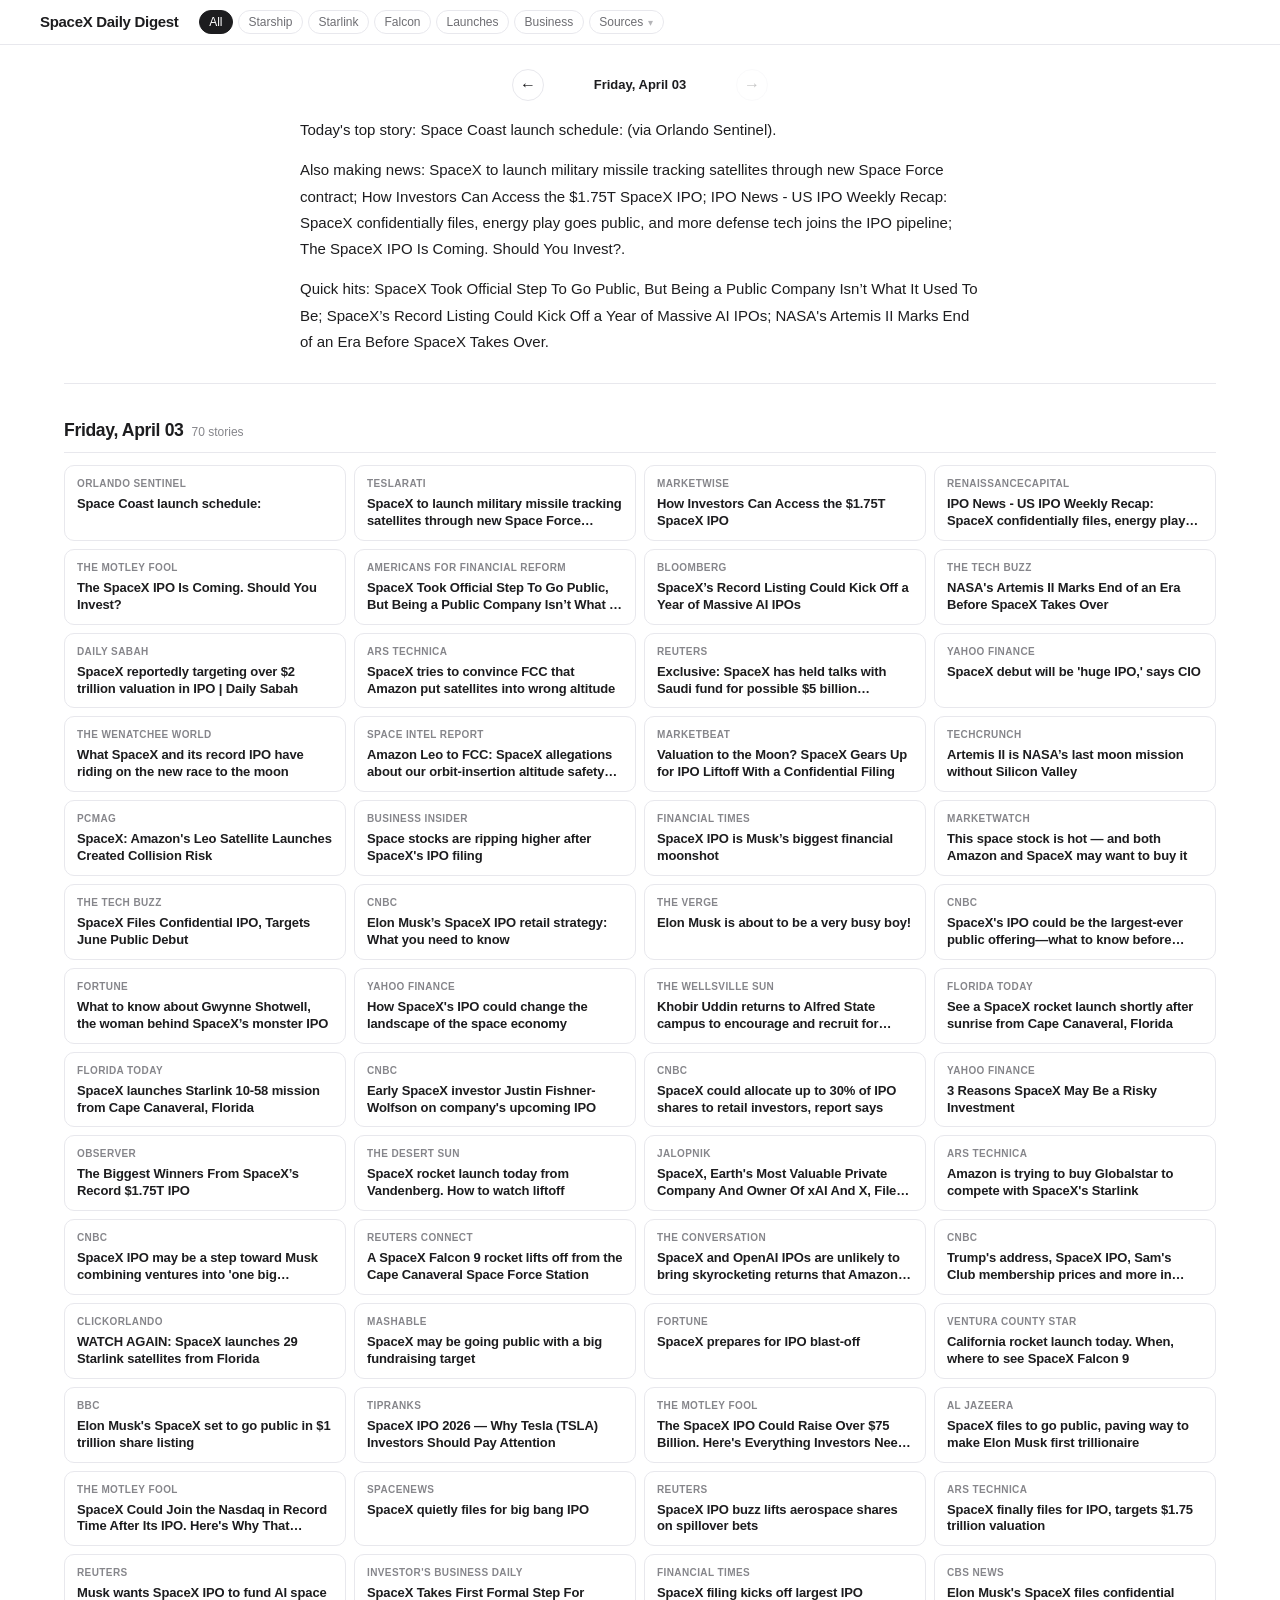
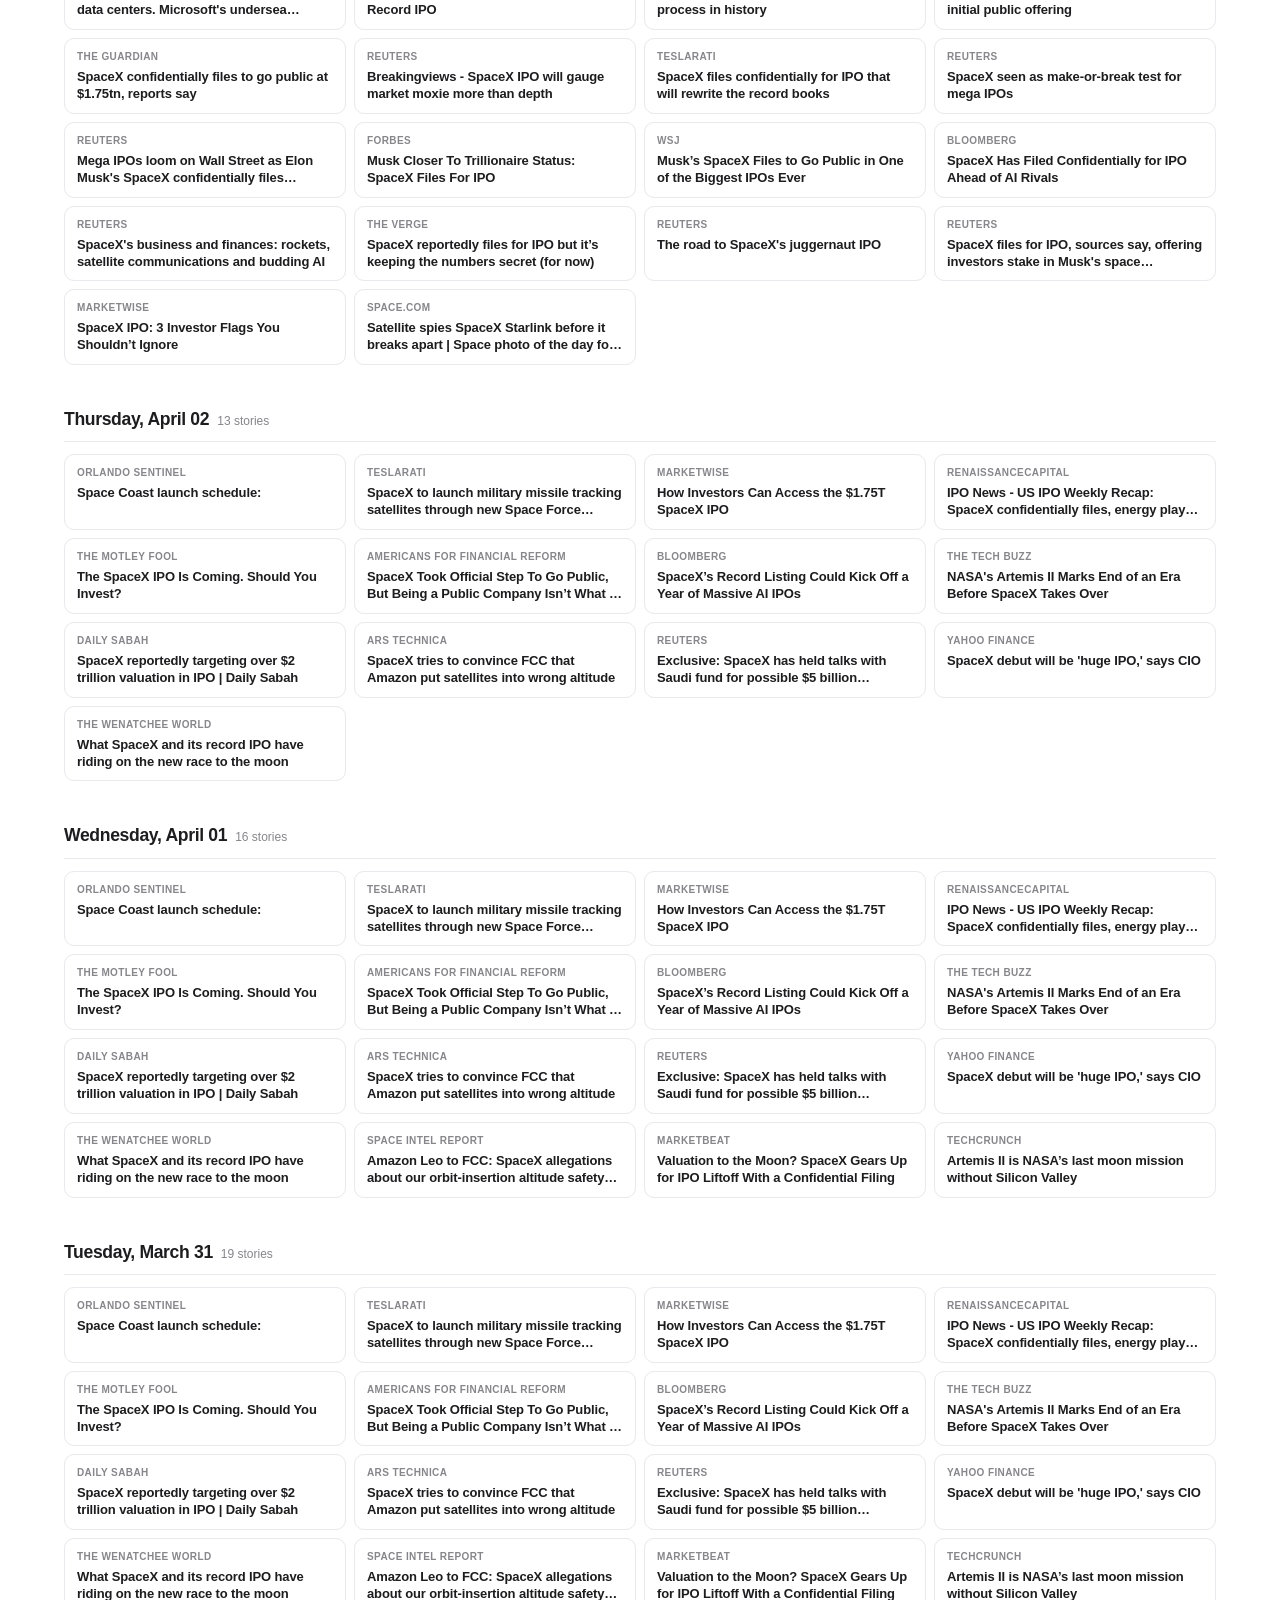
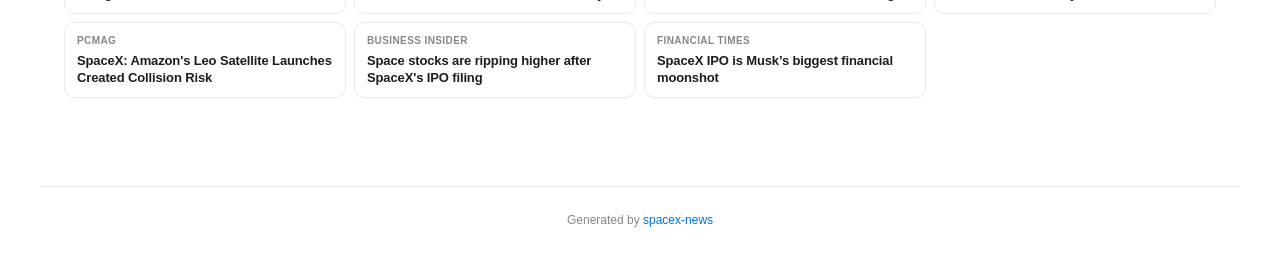
==== commit 9b714151: "Add daily digest carousel, source dropdown, and prose summaries - Prominent 3-paragraph AI digest at" ====
--- a/output/index.html
+++ b/output/index.html
@@ -17,123 +17,729 @@
                 <button class="filter-chip" data-filter="topic" data-value="falcon">Falcon</button>
                 <button class="filter-chip" data-filter="topic" data-value="launch">Launches</button>
                 <button class="filter-chip" data-filter="topic" data-value="ipo">Business</button>
-                <span class="filter-divider"></span>
-                
-                <button class="filter-chip source-chip" data-filter="source" data-value="Ars Technica">Ars Technica</button>
-                
-                <button class="filter-chip source-chip" data-filter="source" data-value="BBC">BBC</button>
-                
-                <button class="filter-chip source-chip" data-filter="source" data-value="Benzinga">Benzinga</button>
-                
-                <button class="filter-chip source-chip" data-filter="source" data-value="Bloomberg">Bloomberg</button>
-                
-                <button class="filter-chip source-chip" data-filter="source" data-value="Business Insider">Business Insider</button>
-                
-                <button class="filter-chip source-chip" data-filter="source" data-value="CNBC">CNBC</button>
-                
-                <button class="filter-chip source-chip" data-filter="source" data-value="Financial Times">Financial Times</button>
-                
-                <button class="filter-chip source-chip" data-filter="source" data-value="Florida Today">Florida Today</button>
-                
-                <button class="filter-chip source-chip" data-filter="source" data-value="Forbes">Forbes</button>
-                
-                <button class="filter-chip source-chip" data-filter="source" data-value="Fortune">Fortune</button>
-                
-                <button class="filter-chip source-chip" data-filter="source" data-value="GovCon Wire">GovCon Wire</button>
-                
-                <button class="filter-chip source-chip" data-filter="source" data-value="Investopedia">Investopedia</button>
-                
-                <button class="filter-chip source-chip" data-filter="source" data-value="Investor&#39;s Business Daily">Investor&#39;s Business Daily</button>
-                
-                <button class="filter-chip source-chip" data-filter="source" data-value="Jalopnik">Jalopnik</button>
-                
-                <button class="filter-chip source-chip" data-filter="source" data-value="KWTX">KWTX</button>
-                
-                <button class="filter-chip source-chip" data-filter="source" data-value="MSN">MSN</button>
-                
-                <button class="filter-chip source-chip" data-filter="source" data-value="MarketBeat">MarketBeat</button>
-                
-                <button class="filter-chip source-chip" data-filter="source" data-value="MarketWatch">MarketWatch</button>
-                
-                <button class="filter-chip source-chip" data-filter="source" data-value="Mashable">Mashable</button>
-                
-                <button class="filter-chip source-chip" data-filter="source" data-value="Moomoo">Moomoo</button>
-                
-                <button class="filter-chip source-chip" data-filter="source" data-value="Morning Brew">Morning Brew</button>
-                
-                <button class="filter-chip source-chip" data-filter="source" data-value="Orlando Sentinel">Orlando Sentinel</button>
-                
-                <button class="filter-chip source-chip" data-filter="source" data-value="Proactive financial news">Proactive financial news</button>
-                
-                <button class="filter-chip source-chip" data-filter="source" data-value="Reuters">Reuters</button>
-                
-                <button class="filter-chip source-chip" data-filter="source" data-value="Reuters Connect">Reuters Connect</button>
-                
-                <button class="filter-chip source-chip" data-filter="source" data-value="Space Intel Report">Space Intel Report</button>
-                
-                <button class="filter-chip source-chip" data-filter="source" data-value="Space.com">Space.com</button>
-                
-                <button class="filter-chip source-chip" data-filter="source" data-value="SpaceNews">SpaceNews</button>
-                
-                <button class="filter-chip source-chip" data-filter="source" data-value="Substack">Substack</button>
-                
-                <button class="filter-chip source-chip" data-filter="source" data-value="TechCrunch">TechCrunch</button>
-                
-                <button class="filter-chip source-chip" data-filter="source" data-value="Teslarati">Teslarati</button>
-                
-                <button class="filter-chip source-chip" data-filter="source" data-value="The Conversation">The Conversation</button>
-                
-                <button class="filter-chip source-chip" data-filter="source" data-value="The Desert Sun">The Desert Sun</button>
-                
-                <button class="filter-chip source-chip" data-filter="source" data-value="The Economic Times">The Economic Times</button>
-                
-                <button class="filter-chip source-chip" data-filter="source" data-value="The Motley Fool">The Motley Fool</button>
-                
-                <button class="filter-chip source-chip" data-filter="source" data-value="The Tech Buzz">The Tech Buzz</button>
-                
-                <button class="filter-chip source-chip" data-filter="source" data-value="The Verge">The Verge</button>
-                
-                <button class="filter-chip source-chip" data-filter="source" data-value="The Washington Post">The Washington Post</button>
-                
-                <button class="filter-chip source-chip" data-filter="source" data-value="The Wenatchee World">The Wenatchee World</button>
-                
-                <button class="filter-chip source-chip" data-filter="source" data-value="TipRanks">TipRanks</button>
-                
-                <button class="filter-chip source-chip" data-filter="source" data-value="Ventura County Star">Ventura County Star</button>
-                
-                <button class="filter-chip source-chip" data-filter="source" data-value="WKMG">WKMG</button>
-                
-                <button class="filter-chip source-chip" data-filter="source" data-value="Yahoo Finance">Yahoo Finance</button>
-                
-                <button class="filter-chip source-chip" data-filter="source" data-value="Zacks Investment Research">Zacks Investment Research</button>
-                
-                <button class="filter-chip source-chip" data-filter="source" data-value="aljazeera">aljazeera</button>
-                
-                <button class="filter-chip source-chip" data-filter="source" data-value="observer">observer</button>
-                
-                <button class="filter-chip source-chip" data-filter="source" data-value="pcmag">pcmag</button>
-                
-                <button class="filter-chip source-chip" data-filter="source" data-value="spacedaily">spacedaily</button>
-                
-                <button class="filter-chip source-chip" data-filter="source" data-value="the wellsville sun">the wellsville sun</button>
-                
-                <button class="filter-chip source-chip" data-filter="source" data-value="washingtonexaminer">washingtonexaminer</button>
-                
+                <div class="source-dropdown">
+                    <button class="filter-chip source-toggle" id="source-toggle">Sources</button>
+                    <div class="source-menu" id="source-menu">
+                        
+                        <button class="source-option" data-filter="source" data-value="Al Jazeera">Al Jazeera</button>
+                        
+                        <button class="source-option" data-filter="source" data-value="Americans for Financial Reform">Americans for Financial Reform</button>
+                        
+                        <button class="source-option" data-filter="source" data-value="Ars Technica">Ars Technica</button>
+                        
+                        <button class="source-option" data-filter="source" data-value="Bloomberg">Bloomberg</button>
+                        
+                        <button class="source-option" data-filter="source" data-value="Business Insider">Business Insider</button>
+                        
+                        <button class="source-option" data-filter="source" data-value="CBS News">CBS News</button>
+                        
+                        <button class="source-option" data-filter="source" data-value="CNBC">CNBC</button>
+                        
+                        <button class="source-option" data-filter="source" data-value="Daily Sabah">Daily Sabah</button>
+                        
+                        <button class="source-option" data-filter="source" data-value="Financial Times">Financial Times</button>
+                        
+                        <button class="source-option" data-filter="source" data-value="Florida Today">Florida Today</button>
+                        
+                        <button class="source-option" data-filter="source" data-value="Forbes">Forbes</button>
+                        
+                        <button class="source-option" data-filter="source" data-value="Fortune">Fortune</button>
+                        
+                        <button class="source-option" data-filter="source" data-value="Investor&#39;s Business Daily">Investor&#39;s Business Daily</button>
+                        
+                        <button class="source-option" data-filter="source" data-value="Jalopnik">Jalopnik</button>
+                        
+                        <button class="source-option" data-filter="source" data-value="MarketBeat">MarketBeat</button>
+                        
+                        <button class="source-option" data-filter="source" data-value="MarketWise">MarketWise</button>
+                        
+                        <button class="source-option" data-filter="source" data-value="Mashable">Mashable</button>
+                        
+                        <button class="source-option" data-filter="source" data-value="Orlando Sentinel">Orlando Sentinel</button>
+                        
+                        <button class="source-option" data-filter="source" data-value="PCMag">PCMag</button>
+                        
+                        <button class="source-option" data-filter="source" data-value="Reuters">Reuters</button>
+                        
+                        <button class="source-option" data-filter="source" data-value="Reuters Connect">Reuters Connect</button>
+                        
+                        <button class="source-option" data-filter="source" data-value="Space Intel Report">Space Intel Report</button>
+                        
+                        <button class="source-option" data-filter="source" data-value="Space.com">Space.com</button>
+                        
+                        <button class="source-option" data-filter="source" data-value="SpaceNews">SpaceNews</button>
+                        
+                        <button class="source-option" data-filter="source" data-value="TechCrunch">TechCrunch</button>
+                        
+                        <button class="source-option" data-filter="source" data-value="Teslarati">Teslarati</button>
+                        
+                        <button class="source-option" data-filter="source" data-value="The Conversation">The Conversation</button>
+                        
+                        <button class="source-option" data-filter="source" data-value="The Desert Sun">The Desert Sun</button>
+                        
+                        <button class="source-option" data-filter="source" data-value="The Guardian">The Guardian</button>
+                        
+                        <button class="source-option" data-filter="source" data-value="The Motley Fool">The Motley Fool</button>
+                        
+                        <button class="source-option" data-filter="source" data-value="The Tech Buzz">The Tech Buzz</button>
+                        
+                        <button class="source-option" data-filter="source" data-value="The Verge">The Verge</button>
+                        
+                        <button class="source-option" data-filter="source" data-value="The Wenatchee World">The Wenatchee World</button>
+                        
+                        <button class="source-option" data-filter="source" data-value="TipRanks">TipRanks</button>
+                        
+                        <button class="source-option" data-filter="source" data-value="Ventura County Star">Ventura County Star</button>
+                        
+                        <button class="source-option" data-filter="source" data-value="WSJ">WSJ</button>
+                        
+                        <button class="source-option" data-filter="source" data-value="Yahoo Finance">Yahoo Finance</button>
+                        
+                        <button class="source-option" data-filter="source" data-value="bbc">bbc</button>
+                        
+                        <button class="source-option" data-filter="source" data-value="clickorlando">clickorlando</button>
+                        
+                        <button class="source-option" data-filter="source" data-value="marketwatch">marketwatch</button>
+                        
+                        <button class="source-option" data-filter="source" data-value="observer">observer</button>
+                        
+                        <button class="source-option" data-filter="source" data-value="renaissancecapital">renaissancecapital</button>
+                        
+                        <button class="source-option" data-filter="source" data-value="the wellsville sun">the wellsville sun</button>
+                        
+                    </div>
+                </div>
             </div>
+            <span class="active-source-tag" id="active-source-tag" hidden></span>
         </div>
     </nav>
 
     <main>
+        <!-- Daily Digest Carousel -->
+        
+        <section class="digest-carousel" id="digest-carousel">
+            <div class="digest-nav">
+                <button class="digest-arrow" id="digest-prev" aria-label="Previous day">&larr;</button>
+                <div class="digest-date" id="digest-date"></div>
+                <button class="digest-arrow" id="digest-next" aria-label="Next day">&rarr;</button>
+            </div>
+            
+            <article class="digest-panel active" data-day-index="0" data-date="Friday, April 03">
+                <div class="digest-text">
+                    <p>Today's top story: Space Coast launch schedule: (via Orlando Sentinel).</p>
+<p>Also making news: SpaceX to launch military missile tracking satellites through new Space Force contract; How Investors Can Access the $1.75T SpaceX IPO; IPO News - US IPO Weekly Recap: SpaceX confidentially files, energy play goes public, and more defense tech joins the IPO pipeline; The SpaceX IPO Is Coming. Should You Invest?.</p>
+<p>Quick hits: SpaceX Took Official Step To Go Public, But Being a Public Company Isn’t What It Used To Be; SpaceX’s Record Listing Could Kick Off a Year of Massive AI IPOs; NASA's Artemis II Marks End of an Era Before SpaceX Takes Over.</p>
+                </div>
+            </article>
+            
+            <article class="digest-panel " data-day-index="1" data-date="Thursday, April 02">
+                <div class="digest-text">
+                    <p>This is a test briefing for 2026-04-02. SpaceX continued work on Starship development while preparing for upcoming Falcon 9 missions. The company also made progress on Starlink constellation expansion.</p>
+<p>In business news, SpaceX IPO discussions dominated headlines with multiple reports suggesting a record-breaking public offering could be imminent.</p>
+<p>Quick hits: Several launches were scheduled from both Cape Canaveral and Vandenberg, and the FCC continued reviewing Starlink spectrum allocation requests.</p>
+                </div>
+            </article>
+            
+            <article class="digest-panel " data-day-index="2" data-date="Wednesday, April 01">
+                <div class="digest-text">
+                    <p>This is a test briefing for 2026-04-01. SpaceX continued work on Starship development while preparing for upcoming Falcon 9 missions. The company also made progress on Starlink constellation expansion.</p>
+<p>In business news, SpaceX IPO discussions dominated headlines with multiple reports suggesting a record-breaking public offering could be imminent.</p>
+<p>Quick hits: Several launches were scheduled from both Cape Canaveral and Vandenberg, and the FCC continued reviewing Starlink spectrum allocation requests.</p>
+                </div>
+            </article>
+            
+            <article class="digest-panel " data-day-index="3" data-date="Tuesday, March 31">
+                <div class="digest-text">
+                    <p>This is a test briefing for 2026-03-31. SpaceX continued work on Starship development while preparing for upcoming Falcon 9 missions. The company also made progress on Starlink constellation expansion.</p>
+<p>In business news, SpaceX IPO discussions dominated headlines with multiple reports suggesting a record-breaking public offering could be imminent.</p>
+<p>Quick hits: Several launches were scheduled from both Cape Canaveral and Vandenberg, and the FCC continued reviewing Starlink spectrum allocation requests.</p>
+                </div>
+            </article>
+            
+        </section>
+        
+
+        <!-- Filter status -->
         <p class="filter-status" id="filter-status" hidden></p>
 
+        <!-- Article cards by day -->
+        
+        <section class="day-section" id="2026-04-03">
+            <div class="day-header">
+                <h2>Friday, April 03</h2>
+                <span class="day-count">70 stories</span>
+            </div>
+
+            <div class="card-grid">
+                
+                <a href="https://news.google.com/rss/articles/CBMie0FVX3lxTE9adFVsYjIycDRHVnhzbEJWdzVnOWxnbkxJaDVsZTR1X3JiQVlFXzBiYzlzT3N5d002MlIwU3BNRUttTjZzQTlpYVN3VmJEb3BhNGFCcUJUMDBsZUwwNm9uS3VPaTRjczdIT0NfdlRabjJoQWlDVU12UVBwRQ?oc=5" target="_blank" rel="noopener"
+                   class="card "
+                   data-source="Orlando Sentinel"
+                   data-text="space coast launch schedule:">
+                    <span class="card-source">Orlando Sentinel</span>
+                    <h3>Space Coast launch schedule:</h3>
+                </a>
+                
+                <a href="https://www.teslarati.com/spacex-to-launch-military-missile-tracking-satellites-through-new-space-force-contract/" target="_blank" rel="noopener"
+                   class="card "
+                   data-source="Teslarati"
+                   data-text="spacex to launch military missile tracking satellites through new space force contract">
+                    <span class="card-source">Teslarati</span>
+                    <h3>SpaceX to launch military missile tracking satellites through new Space Force contract</h3>
+                </a>
+                
+                <a href="https://news.google.com/rss/articles/CBMid0FVX3lxTE9HMWFaUm9aQzByTnlNV2k5U2s4OUVFbE5zdFZoUWJTaGRjSVR3SGRablY5UUdHRDJ6bEN3VXdYX0hGUHItNGVuSTJTWkVlaGEwVlMtQWhtYTJjWDVHeU5YRHBDcXNMTExGemozVlNsUnpDeGctOGNv?oc=5" target="_blank" rel="noopener"
+                   class="card "
+                   data-source="MarketWise"
+                   data-text="how investors can access the $1.75t spacex ipo">
+                    <span class="card-source">MarketWise</span>
+                    <h3>How Investors Can Access the $1.75T SpaceX IPO</h3>
+                </a>
+                
+                <a href="https://news.google.com/rss/articles/[base64]?oc=5" target="_blank" rel="noopener"
+                   class="card "
+                   data-source="renaissancecapital"
+                   data-text="ipo news - us ipo weekly recap: spacex confidentially files, energy play goes public, and more defense tech joins the ipo pipeline">
+                    <span class="card-source">renaissancecapital</span>
+                    <h3>IPO News - US IPO Weekly Recap: SpaceX confidentially files, energy play goes public, and more defense tech joins the IPO pipeline</h3>
+                </a>
+                
+                <a href="https://news.google.com/rss/articles/CBMijgFBVV95cUxNSjNyLUN5QXhwdjdnd0tBeGtyaEVpMVNWZThyYWR4WXNnWkl0MTVIdl9kMm5aalN3YzV3cXJ5MDNPc0FrUlBuZjg3akktbmFWWnJqYVY2NnU5dzMyZE5mUjRhWmtMNHpEeWk5MFBtdnhuOE8xQzZZLXNfTEVqQUVfV05oY2RTeU5nYThwUFRR?oc=5" target="_blank" rel="noopener"
+                   class="card "
+                   data-source="The Motley Fool"
+                   data-text="the spacex ipo is coming. should you invest?">
+                    <span class="card-source">The Motley Fool</span>
+                    <h3>The SpaceX IPO Is Coming. Should You Invest?</h3>
+                </a>
+                
+                <a href="https://news.google.com/rss/articles/[base64]?oc=5" target="_blank" rel="noopener"
+                   class="card "
+                   data-source="Americans for Financial Reform"
+                   data-text="spacex took official step to go public, but being a public company isn’t what it used to be">
+                    <span class="card-source">Americans for Financial Reform</span>
+                    <h3>SpaceX Took Official Step To Go Public, But Being a Public Company Isn’t What It Used To Be</h3>
+                </a>
+                
+                <a href="https://news.google.com/rss/articles/[base64]?oc=5" target="_blank" rel="noopener"
+                   class="card "
+                   data-source="Bloomberg"
+                   data-text="spacex’s record listing could kick off a year of massive ai ipos">
+                    <span class="card-source">Bloomberg</span>
+                    <h3>SpaceX’s Record Listing Could Kick Off a Year of Massive AI IPOs</h3>
+                </a>
+                
+                <a href="https://news.google.com/rss/articles/[base64]?oc=5" target="_blank" rel="noopener"
+                   class="card "
+                   data-source="The Tech Buzz"
+                   data-text="nasa&#39;s artemis ii marks end of an era before spacex takes over">
+                    <span class="card-source">The Tech Buzz</span>
+                    <h3>NASA&#39;s Artemis II Marks End of an Era Before SpaceX Takes Over</h3>
+                </a>
+                
+                <a href="https://news.google.com/rss/articles/[base64]?oc=5" target="_blank" rel="noopener"
+                   class="card "
+                   data-source="Daily Sabah"
+                   data-text="spacex reportedly targeting over $2 trillion valuation in ipo | daily sabah">
+                    <span class="card-source">Daily Sabah</span>
+                    <h3>SpaceX reportedly targeting over $2 trillion valuation in IPO | Daily Sabah</h3>
+                </a>
+                
+                <a href="https://arstechnica.com/tech-policy/2026/04/spacex-claims-amazon-leo-launches-could-crash-into-starlink-satellites/" target="_blank" rel="noopener"
+                   class="card "
+                   data-source="Ars Technica"
+                   data-text="spacex tries to convince fcc that amazon put satellites into wrong altitude">
+                    <span class="card-source">Ars Technica</span>
+                    <h3>SpaceX tries to convince FCC that Amazon put satellites into wrong altitude</h3>
+                </a>
+                
+                <a href="https://news.google.com/rss/articles/[base64]?oc=5" target="_blank" rel="noopener"
+                   class="card "
+                   data-source="Reuters"
+                   data-text="exclusive: spacex has held talks with saudi fund for possible $5 billion investment in ipo, sources say">
+                    <span class="card-source">Reuters</span>
+                    <h3>Exclusive: SpaceX has held talks with Saudi fund for possible $5 billion investment in IPO, sources say</h3>
+                </a>
+                
+                <a href="https://news.google.com/rss/articles/CBMifkFVX3lxTE1hbmZYN2c2Q1BVX0N2Y1ZSV19VN1VPdHJYZFJaN25jWUFuTlh6VzVOWmphTXlfZDRONC1EdGp2X2R6QXBSdVJKTi1vRmJJMVhWVmJieGJzMk43Y2RrM2VnelgtSUU2S3RVd3ZVZkhRWkcxWHNHR041S0ZpMVJjQQ?oc=5" target="_blank" rel="noopener"
+                   class="card "
+                   data-source="Yahoo Finance"
+                   data-text="spacex debut will be &#39;huge ipo,&#39; says cio">
+                    <span class="card-source">Yahoo Finance</span>
+                    <h3>SpaceX debut will be &#39;huge IPO,&#39; says CIO</h3>
+                </a>
+                
+                <a href="https://news.google.com/rss/articles/[base64]?oc=5" target="_blank" rel="noopener"
+                   class="card "
+                   data-source="The Wenatchee World"
+                   data-text="what spacex and its record ipo have riding on the new race to the moon">
+                    <span class="card-source">The Wenatchee World</span>
+                    <h3>What SpaceX and its record IPO have riding on the new race to the moon</h3>
+                </a>
+                
+                <a href="https://news.google.com/rss/articles/[base64]?oc=5" target="_blank" rel="noopener"
+                   class="card "
+                   data-source="Space Intel Report"
+                   data-text="amazon leo to fcc: spacex allegations about our orbit-insertion altitude safety are disingenuous, but we’ll address them anyway">
+                    <span class="card-source">Space Intel Report</span>
+                    <h3>Amazon Leo to FCC: SpaceX allegations about our orbit-insertion altitude safety are disingenuous, but we’ll address them anyway</h3>
+                </a>
+                
+                <a href="https://news.google.com/rss/articles/[base64]?oc=5" target="_blank" rel="noopener"
+                   class="card "
+                   data-source="MarketBeat"
+                   data-text="valuation to the moon? spacex gears up for ipo liftoff with a confidential filing">
+                    <span class="card-source">MarketBeat</span>
+                    <h3>Valuation to the Moon? SpaceX Gears Up for IPO Liftoff With a Confidential Filing</h3>
+                </a>
+                
+                <a href="https://techcrunch.com/2026/04/02/artemis-ii-is-nasas-last-moon-mission-without-silicon-valley/" target="_blank" rel="noopener"
+                   class="card "
+                   data-source="TechCrunch"
+                   data-text="artemis ii is nasa’s last moon mission without silicon valley">
+                    <span class="card-source">TechCrunch</span>
+                    <h3>Artemis II is NASA’s last moon mission without Silicon Valley</h3>
+                </a>
+                
+                <a href="https://news.google.com/rss/articles/CBMikAFBVV95cUxQR2ZDY2RwOE80WnJHYld2MURmQ1RmR3c2THlqbVl4aElxU0VxY3ZJVm9XVDNXQUR4WGFUWkdwa2d5cHYzQW5uVW5aZFkwZHY0TG5fT1dsRVVVNUVId0hWZmQyODN3MWhXOWVaajdldEFaREVIa2E3TjhCdThNLU5weFFqcjNhQzV4Q1dDRmxrcTM?oc=5" target="_blank" rel="noopener"
+                   class="card "
+                   data-source="PCMag"
+                   data-text="spacex: amazon&#39;s leo satellite launches created collision risk">
+                    <span class="card-source">PCMag</span>
+                    <h3>SpaceX: Amazon&#39;s Leo Satellite Launches Created Collision Risk</h3>
+                </a>
+                
+                <a href="https://news.google.com/rss/articles/[base64]?oc=5" target="_blank" rel="noopener"
+                   class="card "
+                   data-source="Business Insider"
+                   data-text="space stocks are ripping higher after spacex&#39;s ipo filing">
+                    <span class="card-source">Business Insider</span>
+                    <h3>Space stocks are ripping higher after SpaceX&#39;s IPO filing</h3>
+                </a>
+                
+                <a href="https://news.google.com/rss/articles/CBMihAFBVV95cUxQQXV2ajJRcTJRQmtaQko0X1ByemR2UTI3WEM5ZDBnWUtoMVlxWE1FT1JCUF80Um90QUVFMlpkV2ZqUDZyMk5ZN1NKS3JaREY0N2FPQlFFNjBySXFIN1loZ2VqWVJqdXhkVVhSSWRkc2lsNTdlSHFzUWhOWkdwS2pCZkFiblg?oc=5" target="_blank" rel="noopener"
+                   class="card "
+                   data-source="Financial Times"
+                   data-text="spacex ipo is musk’s biggest financial moonshot">
+                    <span class="card-source">Financial Times</span>
+                    <h3>SpaceX IPO is Musk’s biggest financial moonshot</h3>
+                </a>
+                
+                <a href="https://news.google.com/rss/articles/[base64]?oc=5" target="_blank" rel="noopener"
+                   class="card "
+                   data-source="marketwatch"
+                   data-text="this space stock is hot — and both amazon and spacex may want to buy it">
+                    <span class="card-source">marketwatch</span>
+                    <h3>This space stock is hot — and both Amazon and SpaceX may want to buy it</h3>
+                </a>
+                
+                <a href="https://news.google.com/rss/articles/[base64]?oc=5" target="_blank" rel="noopener"
+                   class="card "
+                   data-source="The Tech Buzz"
+                   data-text="spacex files confidential ipo, targets june public debut">
+                    <span class="card-source">The Tech Buzz</span>
+                    <h3>SpaceX Files Confidential IPO, Targets June Public Debut</h3>
+                </a>
+                
+                <a href="https://news.google.com/rss/articles/CBMihwFBVV95cUxPUGE1YUJWNkotMVRkRDgyTlpmZTlwbXF1LVJaTjNTY3pTYTEwQUpOeGhpUjA5NDFSOG1EYld4S2p0ZlJ1dGtycl9wYW9ZdmdZN1dza0N1N05sOXJYZWh1MDNXUUxBd2xRWHMxMFV4Ym5MR3h3UU9ZMnVBcTVSTFgyQ3lQLWg4dFU?oc=5" target="_blank" rel="noopener"
+                   class="card "
+                   data-source="CNBC"
+                   data-text="elon musk’s spacex ipo retail strategy: what you need to know">
+                    <span class="card-source">CNBC</span>
+                    <h3>Elon Musk’s SpaceX IPO retail strategy: What you need to know</h3>
+                </a>
+                
+                <a href="https://news.google.com/rss/articles/CBMie0FVX3lxTE5OVlg2aUxWcmU5SElZZ1F3RURRbno2MEM2V25ocXl6WWFsdDhoM2luNXBDVTgya0pjSHZJa0VIdmtISFlXSU9uLUs3RlpUUC1nS1pQVlh4SjBtNG9kb0hxYXhpb1QzSHZ2dkh3bWhzYXN3VGNqRmRfcThCZw?oc=5" target="_blank" rel="noopener"
+                   class="card "
+                   data-source="The Verge"
+                   data-text="elon musk is about to be a very busy boy!">
+                    <span class="card-source">The Verge</span>
+                    <h3>Elon Musk is about to be a very busy boy!</h3>
+                </a>
+                
+                <a href="https://news.google.com/rss/articles/[base64]?oc=5" target="_blank" rel="noopener"
+                   class="card "
+                   data-source="CNBC"
+                   data-text="spacex&#39;s ipo could be the largest-ever public offering—what to know before investing, from experts">
+                    <span class="card-source">CNBC</span>
+                    <h3>SpaceX&#39;s IPO could be the largest-ever public offering—what to know before investing, from experts</h3>
+                </a>
+                
+                <a href="https://news.google.com/rss/articles/[base64]?oc=5" target="_blank" rel="noopener"
+                   class="card "
+                   data-source="Fortune"
+                   data-text="what to know about gwynne shotwell, the woman behind spacex’s monster ipo">
+                    <span class="card-source">Fortune</span>
+                    <h3>What to know about Gwynne Shotwell, the woman behind SpaceX’s monster IPO</h3>
+                </a>
+                
+                <a href="https://news.google.com/rss/articles/[base64]?oc=5" target="_blank" rel="noopener"
+                   class="card "
+                   data-source="Yahoo Finance"
+                   data-text="how spacex&#39;s ipo could change the landscape of the space economy">
+                    <span class="card-source">Yahoo Finance</span>
+                    <h3>How SpaceX&#39;s IPO could change the landscape of the space economy</h3>
+                </a>
+                
+                <a href="https://news.google.com/rss/articles/[base64]?oc=5" target="_blank" rel="noopener"
+                   class="card "
+                   data-source="the wellsville sun"
+                   data-text="khobir uddin returns to alfred state campus to encourage and recruit for spacex">
+                    <span class="card-source">the wellsville sun</span>
+                    <h3>Khobir Uddin returns to Alfred State campus to encourage and recruit for SpaceX</h3>
+                </a>
+                
+                <a href="https://news.google.com/rss/articles/[base64]?oc=5" target="_blank" rel="noopener"
+                   class="card "
+                   data-source="Florida Today"
+                   data-text="see a spacex rocket launch shortly after sunrise from cape canaveral, florida">
+                    <span class="card-source">Florida Today</span>
+                    <h3>See a SpaceX rocket launch shortly after sunrise from Cape Canaveral, Florida</h3>
+                </a>
+                
+                <a href="https://news.google.com/rss/articles/[base64]?oc=5" target="_blank" rel="noopener"
+                   class="card "
+                   data-source="Florida Today"
+                   data-text="spacex launches starlink 10-58 mission from cape canaveral, florida">
+                    <span class="card-source">Florida Today</span>
+                    <h3>SpaceX launches Starlink 10-58 mission from Cape Canaveral, Florida</h3>
+                </a>
+                
+                <a href="https://news.google.com/rss/articles/[base64]?oc=5" target="_blank" rel="noopener"
+                   class="card "
+                   data-source="CNBC"
+                   data-text="early spacex investor justin fishner-wolfson on company&#39;s upcoming ipo">
+                    <span class="card-source">CNBC</span>
+                    <h3>Early SpaceX investor Justin Fishner-Wolfson on company&#39;s upcoming IPO</h3>
+                </a>
+                
+                <a href="https://news.google.com/rss/articles/[base64]?oc=5" target="_blank" rel="noopener"
+                   class="card "
+                   data-source="CNBC"
+                   data-text="spacex could allocate up to 30% of ipo shares to retail investors, report says">
+                    <span class="card-source">CNBC</span>
+                    <h3>SpaceX could allocate up to 30% of IPO shares to retail investors, report says</h3>
+                </a>
+                
+                <a href="https://news.google.com/rss/articles/[base64]?oc=5" target="_blank" rel="noopener"
+                   class="card "
+                   data-source="Yahoo Finance"
+                   data-text="3 reasons spacex may be a risky investment">
+                    <span class="card-source">Yahoo Finance</span>
+                    <h3>3 Reasons SpaceX May Be a Risky Investment</h3>
+                </a>
+                
+                <a href="https://news.google.com/rss/articles/CBMickFVX3lxTFAtSXFCZFFYSGl4U3BUUDRCVUZsTU50TXpPVmxYQmlYUHR4NWVHRWgxOVdfbXJ3S3dyLVE4U2lYZmlqUEw5dmVXX1RNbnVOb1dMRjM1YjJxdE93S3BRYld3amtNUERpR244QW9UMmVFNDdTZw?oc=5" target="_blank" rel="noopener"
+                   class="card "
+                   data-source="observer"
+                   data-text="the biggest winners from spacex’s record $1.75t ipo">
+                    <span class="card-source">observer</span>
+                    <h3>The Biggest Winners From SpaceX’s Record $1.75T IPO</h3>
+                </a>
+                
+                <a href="https://news.google.com/rss/articles/[base64]?oc=5" target="_blank" rel="noopener"
+                   class="card "
+                   data-source="The Desert Sun"
+                   data-text="spacex rocket launch today from vandenberg. how to watch liftoff">
+                    <span class="card-source">The Desert Sun</span>
+                    <h3>SpaceX rocket launch today from Vandenberg. How to watch liftoff</h3>
+                </a>
+                
+                <a href="https://news.google.com/rss/articles/CBMie0FVX3lxTE03WXYxelU0OEFUQ3k2dWlCcmd4bzkwUlc3S0ZNbm5hSEQ5c05DMEF6aHdJWEtSVmQ4MkJFTUoxcmxqdzlqaDkyaHNuRjJ4cUpIMm5VLUc0MWs4bGVFQWIxczBfemQzVnc0b25DNkFvMUhVeVNEM1NZN2xXRQ?oc=5" target="_blank" rel="noopener"
+                   class="card "
+                   data-source="Jalopnik"
+                   data-text="spacex, earth&#39;s most valuable private company and owner of xai and x, files for ipo">
+                    <span class="card-source">Jalopnik</span>
+                    <h3>SpaceX, Earth&#39;s Most Valuable Private Company And Owner Of xAI And X, Files For IPO</h3>
+                </a>
+                
+                <a href="https://arstechnica.com/tech-policy/2026/04/amazon-is-trying-to-buy-globalstar-to-compete-with-spacexs-starlink/" target="_blank" rel="noopener"
+                   class="card "
+                   data-source="Ars Technica"
+                   data-text="amazon is trying to buy globalstar to compete with spacex&#39;s starlink">
+                    <span class="card-source">Ars Technica</span>
+                    <h3>Amazon is trying to buy Globalstar to compete with SpaceX&#39;s Starlink</h3>
+                </a>
+                
+                <a href="https://news.google.com/rss/articles/[base64]?oc=5" target="_blank" rel="noopener"
+                   class="card "
+                   data-source="CNBC"
+                   data-text="spacex ipo may be a step toward musk combining ventures into &#39;one big company&#39;: walter isaacson">
+                    <span class="card-source">CNBC</span>
+                    <h3>SpaceX IPO may be a step toward Musk combining ventures into &#39;one big company&#39;: Walter Isaacson</h3>
+                </a>
+                
+                <a href="https://news.google.com/rss/articles/[base64]?oc=5" target="_blank" rel="noopener"
+                   class="card "
+                   data-source="Reuters Connect"
+                   data-text="a spacex falcon 9 rocket lifts off from the cape canaveral space force station">
+                    <span class="card-source">Reuters Connect</span>
+                    <h3>A SpaceX Falcon 9 rocket lifts off from the Cape Canaveral Space Force Station</h3>
+                </a>
+                
+                <a href="https://news.google.com/rss/articles/[base64]?oc=5" target="_blank" rel="noopener"
+                   class="card "
+                   data-source="The Conversation"
+                   data-text="spacex and openai ipos are unlikely to bring skyrocketing returns that amazon and apple did, as companies go public later in life and early investors cash out">
+                    <span class="card-source">The Conversation</span>
+                    <h3>SpaceX and OpenAI IPOs are unlikely to bring skyrocketing returns that Amazon and Apple did, as companies go public later in life and early investors cash out</h3>
+                </a>
+                
+                <a href="https://news.google.com/rss/articles/[base64]?oc=5" target="_blank" rel="noopener"
+                   class="card "
+                   data-source="CNBC"
+                   data-text="trump&#39;s address, spacex ipo, sam&#39;s club membership prices and more in morning squawk">
+                    <span class="card-source">CNBC</span>
+                    <h3>Trump&#39;s address, SpaceX IPO, Sam&#39;s Club membership prices and more in Morning Squawk</h3>
+                </a>
+                
+                <a href="https://news.google.com/rss/articles/[base64]?oc=5" target="_blank" rel="noopener"
+                   class="card "
+                   data-source="clickorlando"
+                   data-text="watch again: spacex launches 29 starlink satellites from florida">
+                    <span class="card-source">clickorlando</span>
+                    <h3>WATCH AGAIN: SpaceX launches 29 Starlink satellites from Florida</h3>
+                </a>
+                
+                <a href="https://news.google.com/rss/articles/CBMia0FVX3lxTE9CamhGUlVfX3hVclJRcmduU042NG1BazE1T1lCZXBDSzNWNDdVdTl2VTVYR0lIMTU3NU14Qml3anp2eTF1YzJJclMtWnllNnBtaGN4eDhrRnUzZG1vZzRnb1doUWNwSl9Dd3FB?oc=5" target="_blank" rel="noopener"
+                   class="card "
+                   data-source="Mashable"
+                   data-text="spacex may be going public with a big fundraising target">
+                    <span class="card-source">Mashable</span>
+                    <h3>SpaceX may be going public with a big fundraising target</h3>
+                </a>
+                
+                <a href="https://news.google.com/rss/articles/CBMijAFBVV95cUxOMnVnZDFmaVZocUFPYjVLTkpXVXFsRzUwUVR3TENNbmQxdUZ1Q2hEbmE0dVZnSkh1V2s0NXVmc2FYUXFNNVZFR1dsLU1KVFZ3NDBld2ZpaExkdGdHVXNsMERzS3ExNEhIeG5SdUpxbFQwby01X2otcUxaSDFJRDA4bWhoc05ESmZtSUhVaw?oc=5" target="_blank" rel="noopener"
+                   class="card "
+                   data-source="Fortune"
+                   data-text="spacex prepares for ipo blast-off">
+                    <span class="card-source">Fortune</span>
+                    <h3>SpaceX prepares for IPO blast-off</h3>
+                </a>
+                
+                <a href="https://news.google.com/rss/articles/[base64]?oc=5" target="_blank" rel="noopener"
+                   class="card "
+                   data-source="Ventura County Star"
+                   data-text="california rocket launch today. when, where to see spacex falcon 9">
+                    <span class="card-source">Ventura County Star</span>
+                    <h3>California rocket launch today. When, where to see SpaceX Falcon 9</h3>
+                </a>
+                
+                <a href="https://news.google.com/rss/articles/CBMiWkFVX3lxTE1tUnhqQ2RIZ3g4TzViTTZkcWJfb2dhbUxlOTh3cnRxbUxRR19WVlpnRGJsdVV5Zlh6NUNGOXJoMkVtMVBwcndXb1EzSmpEajRXXzdjWWVZcENfZw?oc=5" target="_blank" rel="noopener"
+                   class="card "
+                   data-source="bbc"
+                   data-text="elon musk&#39;s spacex set to go public in $1 trillion share listing">
+                    <span class="card-source">bbc</span>
+                    <h3>Elon Musk&#39;s SpaceX set to go public in $1 trillion share listing</h3>
+                </a>
+                
+                <a href="https://news.google.com/rss/articles/[base64]?oc=5" target="_blank" rel="noopener"
+                   class="card "
+                   data-source="TipRanks"
+                   data-text="spacex ipo 2026 — why tesla (tsla) investors should pay attention">
+                    <span class="card-source">TipRanks</span>
+                    <h3>SpaceX IPO 2026 — Why Tesla (TSLA) Investors Should Pay Attention</h3>
+                </a>
+                
+                <a href="https://news.google.com/rss/articles/[base64]?oc=5" target="_blank" rel="noopener"
+                   class="card "
+                   data-source="The Motley Fool"
+                   data-text="the spacex ipo could raise over $75 billion. here&#39;s everything investors need to know.">
+                    <span class="card-source">The Motley Fool</span>
+                    <h3>The SpaceX IPO Could Raise Over $75 Billion. Here&#39;s Everything Investors Need to Know.</h3>
+                </a>
+                
+                <a href="https://news.google.com/rss/articles/[base64]?oc=5" target="_blank" rel="noopener"
+                   class="card "
+                   data-source="Al Jazeera"
+                   data-text="spacex files to go public, paving way to make elon musk first trillionaire">
+                    <span class="card-source">Al Jazeera</span>
+                    <h3>SpaceX files to go public, paving way to make Elon Musk first trillionaire</h3>
+                </a>
+                
+                <a href="https://news.google.com/rss/articles/[base64]?oc=5" target="_blank" rel="noopener"
+                   class="card "
+                   data-source="The Motley Fool"
+                   data-text="spacex could join the nasdaq in record time after its ipo. here&#39;s why that matters.">
+                    <span class="card-source">The Motley Fool</span>
+                    <h3>SpaceX Could Join the Nasdaq in Record Time After Its IPO. Here&#39;s Why That Matters.</h3>
+                </a>
+                
+                <a href="https://spacenews.com/spacex-quietly-files-for-big-bang-ipo/" target="_blank" rel="noopener"
+                   class="card "
+                   data-source="SpaceNews"
+                   data-text="spacex quietly files for big bang ipo">
+                    <span class="card-source">SpaceNews</span>
+                    <h3>SpaceX quietly files for big bang IPO</h3>
+                </a>
+                
+                <a href="https://news.google.com/rss/articles/[base64]?oc=5" target="_blank" rel="noopener"
+                   class="card "
+                   data-source="Reuters"
+                   data-text="spacex ipo buzz lifts aerospace shares on spillover bets">
+                    <span class="card-source">Reuters</span>
+                    <h3>SpaceX IPO buzz lifts aerospace shares on spillover bets</h3>
+                </a>
+                
+                <a href="https://arstechnica.com/space/2026/04/spacex-finally-files-for-ipo-targets-1-75-trillion-valuation/" target="_blank" rel="noopener"
+                   class="card "
+                   data-source="Ars Technica"
+                   data-text="spacex finally files for ipo, targets $1.75 trillion valuation">
+                    <span class="card-source">Ars Technica</span>
+                    <h3>SpaceX finally files for IPO, targets $1.75 trillion valuation</h3>
+                </a>
+                
+                <a href="https://news.google.com/rss/articles/[base64]?oc=5" target="_blank" rel="noopener"
+                   class="card "
+                   data-source="Reuters"
+                   data-text="musk wants spacex ipo to fund ai space data centers. microsoft&#39;s undersea setback sounds warning.">
+                    <span class="card-source">Reuters</span>
+                    <h3>Musk wants SpaceX IPO to fund AI space data centers. Microsoft&#39;s undersea setback sounds warning.</h3>
+                </a>
+                
+                <a href="https://news.google.com/rss/articles/CBMigAFBVV95cUxQVGJDNkJsT3JCVlBQbGZIUHNZZ3NwZVJHNXM4YjRzX3ktRzFpYXNUVklJUGpoZDA0cjE1bmxheWdjODlsSTBmMUNkSC1qQklWNEZvcmdRZ2ZtTnRPeW16eU5VQTV5MFNqN1RULVg1eG8zWnhfT3hPd0hzVGpIRFotTA?oc=5" target="_blank" rel="noopener"
+                   class="card "
+                   data-source="Investor&#39;s Business Daily"
+                   data-text="spacex takes first formal step for record ipo">
+                    <span class="card-source">Investor&#39;s Business Daily</span>
+                    <h3>SpaceX Takes First Formal Step For Record IPO</h3>
+                </a>
+                
+                <a href="https://news.google.com/rss/articles/CBMihAFBVV95cUxNZXlydmlfQUZMd0ZYZ203U1Q4azZ3SWJqb1BwWktBNk9xdFMyZVBhRkU5dHJFa3RRcG52WkN5bENNRzFZY0lBZ0xBX3BaVk9ONDdsSDVEVngycW04cFZ5MlkycS1jMWhyV05tTDRUMWdEOFdSdHVXQm8xSzNkeDZ0S3hTS1U?oc=5" target="_blank" rel="noopener"
+                   class="card "
+                   data-source="Financial Times"
+                   data-text="spacex filing kicks off largest ipo process in history">
+                    <span class="card-source">Financial Times</span>
+                    <h3>SpaceX filing kicks off largest IPO process in history</h3>
+                </a>
+                
+                <a href="https://news.google.com/rss/articles/[base64]?oc=5" target="_blank" rel="noopener"
+                   class="card "
+                   data-source="CBS News"
+                   data-text="elon musk&#39;s spacex files confidential initial public offering">
+                    <span class="card-source">CBS News</span>
+                    <h3>Elon Musk&#39;s SpaceX files confidential initial public offering</h3>
+                </a>
+                
+                <a href="https://news.google.com/rss/articles/CBMijwFBVV95cUxNU09XZTA0aEY5cS1hcE11LXJ4Q055ZzRKVFotOHFBSnYyUnBQeWZuV1NSV092R0VXeWF5eXJWb0RtU3VDY25LR2NFWXdYY0ZzRmRtYnpyOGRhaWw2alNNOGNfZzFEMEp0YkprYVVtamt5NXlReXd3M28xWDhxclljMTV4dmhzVmZ2alQyQ1A2aw?oc=5" target="_blank" rel="noopener"
+                   class="card "
+                   data-source="The Guardian"
+                   data-text="spacex confidentially files to go public at $1.75tn, reports say">
+                    <span class="card-source">The Guardian</span>
+                    <h3>SpaceX confidentially files to go public at $1.75tn, reports say</h3>
+                </a>
+                
+                <a href="https://news.google.com/rss/articles/[base64]?oc=5" target="_blank" rel="noopener"
+                   class="card "
+                   data-source="Reuters"
+                   data-text="breakingviews - spacex ipo will gauge market moxie more than depth">
+                    <span class="card-source">Reuters</span>
+                    <h3>Breakingviews - SpaceX IPO will gauge market moxie more than depth</h3>
+                </a>
+                
+                <a href="https://www.teslarati.com/spacex-files-sec-official-ipo-june/" target="_blank" rel="noopener"
+                   class="card "
+                   data-source="Teslarati"
+                   data-text="spacex files confidentially for ipo that will rewrite the record books">
+                    <span class="card-source">Teslarati</span>
+                    <h3>SpaceX files confidentially for IPO that will rewrite the record books</h3>
+                </a>
+                
+                <a href="https://news.google.com/rss/articles/CBMijgFBVV95cUxPUWF0TTFZWkRaSkE5aXpnUU1icllkN2JURVVYLXBOZ01YWDBDajBMOXhmbDB3aXF0NHhhOUg1aVNPRlpnNjJCR2xRc3Y3QWh0eEhVOFRRZDVlUkdKUmNLaTVHbE1IUmw1dUpZWjdLNFFYNGhyVHNFX2VmMTdOclQ5dzhyOUdoSDdXUEZaUkJR?oc=5" target="_blank" rel="noopener"
+                   class="card "
+                   data-source="Reuters"
+                   data-text="spacex seen as make-or-break test for mega ipos">
+                    <span class="card-source">Reuters</span>
+                    <h3>SpaceX seen as make-or-break test for mega IPOs</h3>
+                </a>
+                
+                <a href="https://news.google.com/rss/articles/[base64]?oc=5" target="_blank" rel="noopener"
+                   class="card "
+                   data-source="Reuters"
+                   data-text="mega ipos loom on wall street as elon musk&#39;s spacex confidentially files paperwork">
+                    <span class="card-source">Reuters</span>
+                    <h3>Mega IPOs loom on Wall Street as Elon Musk&#39;s SpaceX confidentially files paperwork</h3>
+                </a>
+                
+                <a href="https://news.google.com/rss/articles/[base64]?oc=5" target="_blank" rel="noopener"
+                   class="card "
+                   data-source="Forbes"
+                   data-text="musk closer to trillionaire status: spacex files for ipo">
+                    <span class="card-source">Forbes</span>
+                    <h3>Musk Closer To Trillionaire Status: SpaceX Files For IPO</h3>
+                </a>
+                
+                <a href="https://news.google.com/rss/articles/[base64]?oc=5" target="_blank" rel="noopener"
+                   class="card "
+                   data-source="WSJ"
+                   data-text="musk’s spacex files to go public in one of the biggest ipos ever">
+                    <span class="card-source">WSJ</span>
+                    <h3>Musk’s SpaceX Files to Go Public in One of the Biggest IPOs Ever</h3>
+                </a>
+                
+                <a href="https://news.google.com/rss/articles/[base64]?oc=5" target="_blank" rel="noopener"
+                   class="card "
+                   data-source="Bloomberg"
+                   data-text="spacex has filed confidentially for ipo ahead of ai rivals">
+                    <span class="card-source">Bloomberg</span>
+                    <h3>SpaceX Has Filed Confidentially for IPO Ahead of AI Rivals</h3>
+                </a>
+                
+                <a href="https://news.google.com/rss/articles/[base64]?oc=5" target="_blank" rel="noopener"
+                   class="card "
+                   data-source="Reuters"
+                   data-text="spacex&#39;s business and finances: rockets, satellite communications and budding ai">
+                    <span class="card-source">Reuters</span>
+                    <h3>SpaceX&#39;s business and finances: rockets, satellite communications and budding AI</h3>
+                </a>
+                
+                <a href="https://www.theverge.com/science/904991/spacex-announces-ipo-but-its-keeping-the-numbers-secret-for-now" target="_blank" rel="noopener"
+                   class="card "
+                   data-source="The Verge"
+                   data-text="spacex reportedly files for ipo but it’s keeping the numbers secret (for now)">
+                    <span class="card-source">The Verge</span>
+                    <h3>SpaceX reportedly files for IPO but it’s keeping the numbers secret (for now)</h3>
+                </a>
+                
+                <a href="https://news.google.com/rss/articles/[base64]?oc=5" target="_blank" rel="noopener"
+                   class="card "
+                   data-source="Reuters"
+                   data-text="the road to spacex&#39;s juggernaut ipo">
+                    <span class="card-source">Reuters</span>
+                    <h3>The road to SpaceX&#39;s juggernaut IPO</h3>
+                </a>
+                
+                <a href="https://news.google.com/rss/articles/[base64]?oc=5" target="_blank" rel="noopener"
+                   class="card "
+                   data-source="Reuters"
+                   data-text="spacex files for ipo, sources say, offering investors stake in musk&#39;s space ambitions">
+                    <span class="card-source">Reuters</span>
+                    <h3>SpaceX files for IPO, sources say, offering investors stake in Musk&#39;s space ambitions</h3>
+                </a>
+                
+                <a href="https://news.google.com/rss/articles/CBMie0FVX3lxTFBKeUdrX3hKRWpMdjd4QmpaOUZPTVkwdHEwN3QxYkExYjZzRWpZenBxNkkxbTNDTnNpRlFSd2VXSkt6ZC1QYTJFLU1UUkF3dUxGM1ZHY2hodnlnLUNMLTJtanFQdFVfYlVMa2xjRk8yb0lVY0o1cUlFa25rUQ?oc=5" target="_blank" rel="noopener"
+                   class="card "
+                   data-source="MarketWise"
+                   data-text="spacex ipo: 3 investor flags you shouldn’t ignore">
+                    <span class="card-source">MarketWise</span>
+                    <h3>SpaceX IPO: 3 Investor Flags You Shouldn’t Ignore</h3>
+                </a>
+                
+                <a href="https://www.space.com/space-exploration/satellites/spacex-starlink-spacecraft-breaks-apart-space-photo-of-the-day-for-april-1-2026" target="_blank" rel="noopener"
+                   class="card "
+                   data-source="Space.com"
+                   data-text="satellite spies spacex starlink before it breaks apart | space photo of the day for april 1, 2026">
+                    <span class="card-source">Space.com</span>
+                    <h3>Satellite spies SpaceX Starlink before it breaks apart | Space photo of the day for April 1, 2026</h3>
+                </a>
+                
+            </div>
+        </section>
         
         <section class="day-section" id="2026-04-02">
             <div class="day-header">
                 <h2>Thursday, April 02</h2>
-                <span class="day-count">70 stories</span>
+                <span class="day-count">13 stories</span>
             </div>
-
-            
 
             <div class="card-grid">
                 
@@ -145,6 +751,86 @@
                     <h3>Space Coast launch schedule:</h3>
                 </a>
                 
+                <a href="https://www.teslarati.com/spacex-to-launch-military-missile-tracking-satellites-through-new-space-force-contract/" target="_blank" rel="noopener"
+                   class="card "
+                   data-source="Teslarati"
+                   data-text="spacex to launch military missile tracking satellites through new space force contract">
+                    <span class="card-source">Teslarati</span>
+                    <h3>SpaceX to launch military missile tracking satellites through new Space Force contract</h3>
+                </a>
+                
+                <a href="https://news.google.com/rss/articles/CBMid0FVX3lxTE9HMWFaUm9aQzByTnlNV2k5U2s4OUVFbE5zdFZoUWJTaGRjSVR3SGRablY5UUdHRDJ6bEN3VXdYX0hGUHItNGVuSTJTWkVlaGEwVlMtQWhtYTJjWDVHeU5YRHBDcXNMTExGemozVlNsUnpDeGctOGNv?oc=5" target="_blank" rel="noopener"
+                   class="card "
+                   data-source="MarketWise"
+                   data-text="how investors can access the $1.75t spacex ipo">
+                    <span class="card-source">MarketWise</span>
+                    <h3>How Investors Can Access the $1.75T SpaceX IPO</h3>
+                </a>
+                
+                <a href="https://news.google.com/rss/articles/[base64]?oc=5" target="_blank" rel="noopener"
+                   class="card "
+                   data-source="renaissancecapital"
+                   data-text="ipo news - us ipo weekly recap: spacex confidentially files, energy play goes public, and more defense tech joins the ipo pipeline">
+                    <span class="card-source">renaissancecapital</span>
+                    <h3>IPO News - US IPO Weekly Recap: SpaceX confidentially files, energy play goes public, and more defense tech joins the IPO pipeline</h3>
+                </a>
+                
+                <a href="https://news.google.com/rss/articles/CBMijgFBVV95cUxNSjNyLUN5QXhwdjdnd0tBeGtyaEVpMVNWZThyYWR4WXNnWkl0MTVIdl9kMm5aalN3YzV3cXJ5MDNPc0FrUlBuZjg3akktbmFWWnJqYVY2NnU5dzMyZE5mUjRhWmtMNHpEeWk5MFBtdnhuOE8xQzZZLXNfTEVqQUVfV05oY2RTeU5nYThwUFRR?oc=5" target="_blank" rel="noopener"
+                   class="card "
+                   data-source="The Motley Fool"
+                   data-text="the spacex ipo is coming. should you invest?">
+                    <span class="card-source">The Motley Fool</span>
+                    <h3>The SpaceX IPO Is Coming. Should You Invest?</h3>
+                </a>
+                
+                <a href="https://news.google.com/rss/articles/[base64]?oc=5" target="_blank" rel="noopener"
+                   class="card "
+                   data-source="Americans for Financial Reform"
+                   data-text="spacex took official step to go public, but being a public company isn’t what it used to be">
+                    <span class="card-source">Americans for Financial Reform</span>
+                    <h3>SpaceX Took Official Step To Go Public, But Being a Public Company Isn’t What It Used To Be</h3>
+                </a>
+                
+                <a href="https://news.google.com/rss/articles/[base64]?oc=5" target="_blank" rel="noopener"
+                   class="card "
+                   data-source="Bloomberg"
+                   data-text="spacex’s record listing could kick off a year of massive ai ipos">
+                    <span class="card-source">Bloomberg</span>
+                    <h3>SpaceX’s Record Listing Could Kick Off a Year of Massive AI IPOs</h3>
+                </a>
+                
+                <a href="https://news.google.com/rss/articles/[base64]?oc=5" target="_blank" rel="noopener"
+                   class="card "
+                   data-source="The Tech Buzz"
+                   data-text="nasa&#39;s artemis ii marks end of an era before spacex takes over">
+                    <span class="card-source">The Tech Buzz</span>
+                    <h3>NASA&#39;s Artemis II Marks End of an Era Before SpaceX Takes Over</h3>
+                </a>
+                
+                <a href="https://news.google.com/rss/articles/[base64]?oc=5" target="_blank" rel="noopener"
+                   class="card "
+                   data-source="Daily Sabah"
+                   data-text="spacex reportedly targeting over $2 trillion valuation in ipo | daily sabah">
+                    <span class="card-source">Daily Sabah</span>
+                    <h3>SpaceX reportedly targeting over $2 trillion valuation in IPO | Daily Sabah</h3>
+                </a>
+                
+                <a href="https://arstechnica.com/tech-policy/2026/04/spacex-claims-amazon-leo-launches-could-crash-into-starlink-satellites/" target="_blank" rel="noopener"
+                   class="card "
+                   data-source="Ars Technica"
+                   data-text="spacex tries to convince fcc that amazon put satellites into wrong altitude">
+                    <span class="card-source">Ars Technica</span>
+                    <h3>SpaceX tries to convince FCC that Amazon put satellites into wrong altitude</h3>
+                </a>
+                
+                <a href="https://news.google.com/rss/articles/[base64]?oc=5" target="_blank" rel="noopener"
+                   class="card "
+                   data-source="Reuters"
+                   data-text="exclusive: spacex has held talks with saudi fund for possible $5 billion investment in ipo, sources say">
+                    <span class="card-source">Reuters</span>
+                    <h3>Exclusive: SpaceX has held talks with Saudi fund for possible $5 billion investment in IPO, sources say</h3>
+                </a>
+                
                 <a href="https://news.google.com/rss/articles/CBMifkFVX3lxTE1hbmZYN2c2Q1BVX0N2Y1ZSV19VN1VPdHJYZFJaN25jWUFuTlh6VzVOWmphTXlfZDRONC1EdGp2X2R6QXBSdVJKTi1vRmJJMVhWVmJieGJzMk43Y2RrM2VnelgtSUU2S3RVd3ZVZkhRWkcxWHNHR041S0ZpMVJjQQ?oc=5" target="_blank" rel="noopener"
                    class="card "
                    data-source="Yahoo Finance"
@@ -161,6 +847,121 @@
                     <h3>What SpaceX and its record IPO have riding on the new race to the moon</h3>
                 </a>
                 
+            </div>
+        </section>
+        
+        <section class="day-section" id="2026-04-01">
+            <div class="day-header">
+                <h2>Wednesday, April 01</h2>
+                <span class="day-count">16 stories</span>
+            </div>
+
+            <div class="card-grid">
+                
+                <a href="https://news.google.com/rss/articles/CBMie0FVX3lxTE9adFVsYjIycDRHVnhzbEJWdzVnOWxnbkxJaDVsZTR1X3JiQVlFXzBiYzlzT3N5d002MlIwU3BNRUttTjZzQTlpYVN3VmJEb3BhNGFCcUJUMDBsZUwwNm9uS3VPaTRjczdIT0NfdlRabjJoQWlDVU12UVBwRQ?oc=5" target="_blank" rel="noopener"
+                   class="card "
+                   data-source="Orlando Sentinel"
+                   data-text="space coast launch schedule:">
+                    <span class="card-source">Orlando Sentinel</span>
+                    <h3>Space Coast launch schedule:</h3>
+                </a>
+                
+                <a href="https://www.teslarati.com/spacex-to-launch-military-missile-tracking-satellites-through-new-space-force-contract/" target="_blank" rel="noopener"
+                   class="card "
+                   data-source="Teslarati"
+                   data-text="spacex to launch military missile tracking satellites through new space force contract">
+                    <span class="card-source">Teslarati</span>
+                    <h3>SpaceX to launch military missile tracking satellites through new Space Force contract</h3>
+                </a>
+                
+                <a href="https://news.google.com/rss/articles/CBMid0FVX3lxTE9HMWFaUm9aQzByTnlNV2k5U2s4OUVFbE5zdFZoUWJTaGRjSVR3SGRablY5UUdHRDJ6bEN3VXdYX0hGUHItNGVuSTJTWkVlaGEwVlMtQWhtYTJjWDVHeU5YRHBDcXNMTExGemozVlNsUnpDeGctOGNv?oc=5" target="_blank" rel="noopener"
+                   class="card "
+                   data-source="MarketWise"
+                   data-text="how investors can access the $1.75t spacex ipo">
+                    <span class="card-source">MarketWise</span>
+                    <h3>How Investors Can Access the $1.75T SpaceX IPO</h3>
+                </a>
+                
+                <a href="https://news.google.com/rss/articles/[base64]?oc=5" target="_blank" rel="noopener"
+                   class="card "
+                   data-source="renaissancecapital"
+                   data-text="ipo news - us ipo weekly recap: spacex confidentially files, energy play goes public, and more defense tech joins the ipo pipeline">
+                    <span class="card-source">renaissancecapital</span>
+                    <h3>IPO News - US IPO Weekly Recap: SpaceX confidentially files, energy play goes public, and more defense tech joins the IPO pipeline</h3>
+                </a>
+                
+                <a href="https://news.google.com/rss/articles/CBMijgFBVV95cUxNSjNyLUN5QXhwdjdnd0tBeGtyaEVpMVNWZThyYWR4WXNnWkl0MTVIdl9kMm5aalN3YzV3cXJ5MDNPc0FrUlBuZjg3akktbmFWWnJqYVY2NnU5dzMyZE5mUjRhWmtMNHpEeWk5MFBtdnhuOE8xQzZZLXNfTEVqQUVfV05oY2RTeU5nYThwUFRR?oc=5" target="_blank" rel="noopener"
+                   class="card "
+                   data-source="The Motley Fool"
+                   data-text="the spacex ipo is coming. should you invest?">
+                    <span class="card-source">The Motley Fool</span>
+                    <h3>The SpaceX IPO Is Coming. Should You Invest?</h3>
+                </a>
+                
+                <a href="https://news.google.com/rss/articles/[base64]?oc=5" target="_blank" rel="noopener"
+                   class="card "
+                   data-source="Americans for Financial Reform"
+                   data-text="spacex took official step to go public, but being a public company isn’t what it used to be">
+                    <span class="card-source">Americans for Financial Reform</span>
+                    <h3>SpaceX Took Official Step To Go Public, But Being a Public Company Isn’t What It Used To Be</h3>
+                </a>
+                
+                <a href="https://news.google.com/rss/articles/[base64]?oc=5" target="_blank" rel="noopener"
+                   class="card "
+                   data-source="Bloomberg"
+                   data-text="spacex’s record listing could kick off a year of massive ai ipos">
+                    <span class="card-source">Bloomberg</span>
+                    <h3>SpaceX’s Record Listing Could Kick Off a Year of Massive AI IPOs</h3>
+                </a>
+                
+                <a href="https://news.google.com/rss/articles/[base64]?oc=5" target="_blank" rel="noopener"
+                   class="card "
+                   data-source="The Tech Buzz"
+                   data-text="nasa&#39;s artemis ii marks end of an era before spacex takes over">
+                    <span class="card-source">The Tech Buzz</span>
+                    <h3>NASA&#39;s Artemis II Marks End of an Era Before SpaceX Takes Over</h3>
+                </a>
+                
+                <a href="https://news.google.com/rss/articles/[base64]?oc=5" target="_blank" rel="noopener"
+                   class="card "
+                   data-source="Daily Sabah"
+                   data-text="spacex reportedly targeting over $2 trillion valuation in ipo | daily sabah">
+                    <span class="card-source">Daily Sabah</span>
+                    <h3>SpaceX reportedly targeting over $2 trillion valuation in IPO | Daily Sabah</h3>
+                </a>
+                
+                <a href="https://arstechnica.com/tech-policy/2026/04/spacex-claims-amazon-leo-launches-could-crash-into-starlink-satellites/" target="_blank" rel="noopener"
+                   class="card "
+                   data-source="Ars Technica"
+                   data-text="spacex tries to convince fcc that amazon put satellites into wrong altitude">
+                    <span class="card-source">Ars Technica</span>
+                    <h3>SpaceX tries to convince FCC that Amazon put satellites into wrong altitude</h3>
+                </a>
+                
+                <a href="https://news.google.com/rss/articles/[base64]?oc=5" target="_blank" rel="noopener"
+                   class="card "
+                   data-source="Reuters"
+                   data-text="exclusive: spacex has held talks with saudi fund for possible $5 billion investment in ipo, sources say">
+                    <span class="card-source">Reuters</span>
+                    <h3>Exclusive: SpaceX has held talks with Saudi fund for possible $5 billion investment in IPO, sources say</h3>
+                </a>
+                
+                <a href="https://news.google.com/rss/articles/CBMifkFVX3lxTE1hbmZYN2c2Q1BVX0N2Y1ZSV19VN1VPdHJYZFJaN25jWUFuTlh6VzVOWmphTXlfZDRONC1EdGp2X2R6QXBSdVJKTi1vRmJJMVhWVmJieGJzMk43Y2RrM2VnelgtSUU2S3RVd3ZVZkhRWkcxWHNHR041S0ZpMVJjQQ?oc=5" target="_blank" rel="noopener"
+                   class="card "
+                   data-source="Yahoo Finance"
+                   data-text="spacex debut will be &#39;huge ipo,&#39; says cio">
+                    <span class="card-source">Yahoo Finance</span>
+                    <h3>SpaceX debut will be &#39;huge IPO,&#39; says CIO</h3>
+                </a>
+                
+                <a href="https://news.google.com/rss/articles/[base64]?oc=5" target="_blank" rel="noopener"
+                   class="card "
+                   data-source="The Wenatchee World"
+                   data-text="what spacex and its record ipo have riding on the new race to the moon">
+                    <span class="card-source">The Wenatchee World</span>
+                    <h3>What SpaceX and its record IPO have riding on the new race to the moon</h3>
+                </a>
+                
                 <a href="https://news.google.com/rss/articles/[base64]?oc=5" target="_blank" rel="noopener"
                    class="card "
                    data-source="Space Intel Report"
@@ -182,14 +983,153 @@
                    data-source="TechCrunch"
                    data-text="artemis ii is nasa’s last moon mission without silicon valley">
                     <span class="card-source">TechCrunch</span>
-                    <h3>Artemis II is NASA’s last Moon mission without Silicon Valley</h3>
+                    <h3>Artemis II is NASA’s last moon mission without Silicon Valley</h3>
+                </a>
+                
+            </div>
+        </section>
+        
+        <section class="day-section" id="2026-03-31">
+            <div class="day-header">
+                <h2>Tuesday, March 31</h2>
+                <span class="day-count">19 stories</span>
+            </div>
+
+            <div class="card-grid">
+                
+                <a href="https://news.google.com/rss/articles/CBMie0FVX3lxTE9adFVsYjIycDRHVnhzbEJWdzVnOWxnbkxJaDVsZTR1X3JiQVlFXzBiYzlzT3N5d002MlIwU3BNRUttTjZzQTlpYVN3VmJEb3BhNGFCcUJUMDBsZUwwNm9uS3VPaTRjczdIT0NfdlRabjJoQWlDVU12UVBwRQ?oc=5" target="_blank" rel="noopener"
+                   class="card "
+                   data-source="Orlando Sentinel"
+                   data-text="space coast launch schedule:">
+                    <span class="card-source">Orlando Sentinel</span>
+                    <h3>Space Coast launch schedule:</h3>
+                </a>
+                
+                <a href="https://www.teslarati.com/spacex-to-launch-military-missile-tracking-satellites-through-new-space-force-contract/" target="_blank" rel="noopener"
+                   class="card "
+                   data-source="Teslarati"
+                   data-text="spacex to launch military missile tracking satellites through new space force contract">
+                    <span class="card-source">Teslarati</span>
+                    <h3>SpaceX to launch military missile tracking satellites through new Space Force contract</h3>
+                </a>
+                
+                <a href="https://news.google.com/rss/articles/CBMid0FVX3lxTE9HMWFaUm9aQzByTnlNV2k5U2s4OUVFbE5zdFZoUWJTaGRjSVR3SGRablY5UUdHRDJ6bEN3VXdYX0hGUHItNGVuSTJTWkVlaGEwVlMtQWhtYTJjWDVHeU5YRHBDcXNMTExGemozVlNsUnpDeGctOGNv?oc=5" target="_blank" rel="noopener"
+                   class="card "
+                   data-source="MarketWise"
+                   data-text="how investors can access the $1.75t spacex ipo">
+                    <span class="card-source">MarketWise</span>
+                    <h3>How Investors Can Access the $1.75T SpaceX IPO</h3>
+                </a>
+                
+                <a href="https://news.google.com/rss/articles/[base64]?oc=5" target="_blank" rel="noopener"
+                   class="card "
+                   data-source="renaissancecapital"
+                   data-text="ipo news - us ipo weekly recap: spacex confidentially files, energy play goes public, and more defense tech joins the ipo pipeline">
+                    <span class="card-source">renaissancecapital</span>
+                    <h3>IPO News - US IPO Weekly Recap: SpaceX confidentially files, energy play goes public, and more defense tech joins the IPO pipeline</h3>
+                </a>
+                
+                <a href="https://news.google.com/rss/articles/CBMijgFBVV95cUxNSjNyLUN5QXhwdjdnd0tBeGtyaEVpMVNWZThyYWR4WXNnWkl0MTVIdl9kMm5aalN3YzV3cXJ5MDNPc0FrUlBuZjg3akktbmFWWnJqYVY2NnU5dzMyZE5mUjRhWmtMNHpEeWk5MFBtdnhuOE8xQzZZLXNfTEVqQUVfV05oY2RTeU5nYThwUFRR?oc=5" target="_blank" rel="noopener"
+                   class="card "
+                   data-source="The Motley Fool"
+                   data-text="the spacex ipo is coming. should you invest?">
+                    <span class="card-source">The Motley Fool</span>
+                    <h3>The SpaceX IPO Is Coming. Should You Invest?</h3>
+                </a>
+                
+                <a href="https://news.google.com/rss/articles/[base64]?oc=5" target="_blank" rel="noopener"
+                   class="card "
+                   data-source="Americans for Financial Reform"
+                   data-text="spacex took official step to go public, but being a public company isn’t what it used to be">
+                    <span class="card-source">Americans for Financial Reform</span>
+                    <h3>SpaceX Took Official Step To Go Public, But Being a Public Company Isn’t What It Used To Be</h3>
+                </a>
+                
+                <a href="https://news.google.com/rss/articles/[base64]?oc=5" target="_blank" rel="noopener"
+                   class="card "
+                   data-source="Bloomberg"
+                   data-text="spacex’s record listing could kick off a year of massive ai ipos">
+                    <span class="card-source">Bloomberg</span>
+                    <h3>SpaceX’s Record Listing Could Kick Off a Year of Massive AI IPOs</h3>
+                </a>
+                
+                <a href="https://news.google.com/rss/articles/[base64]?oc=5" target="_blank" rel="noopener"
+                   class="card "
+                   data-source="The Tech Buzz"
+                   data-text="nasa&#39;s artemis ii marks end of an era before spacex takes over">
+                    <span class="card-source">The Tech Buzz</span>
+                    <h3>NASA&#39;s Artemis II Marks End of an Era Before SpaceX Takes Over</h3>
+                </a>
+                
+                <a href="https://news.google.com/rss/articles/[base64]?oc=5" target="_blank" rel="noopener"
+                   class="card "
+                   data-source="Daily Sabah"
+                   data-text="spacex reportedly targeting over $2 trillion valuation in ipo | daily sabah">
+                    <span class="card-source">Daily Sabah</span>
+                    <h3>SpaceX reportedly targeting over $2 trillion valuation in IPO | Daily Sabah</h3>
+                </a>
+                
+                <a href="https://arstechnica.com/tech-policy/2026/04/spacex-claims-amazon-leo-launches-could-crash-into-starlink-satellites/" target="_blank" rel="noopener"
+                   class="card "
+                   data-source="Ars Technica"
+                   data-text="spacex tries to convince fcc that amazon put satellites into wrong altitude">
+                    <span class="card-source">Ars Technica</span>
+                    <h3>SpaceX tries to convince FCC that Amazon put satellites into wrong altitude</h3>
+                </a>
+                
+                <a href="https://news.google.com/rss/articles/[base64]?oc=5" target="_blank" rel="noopener"
+                   class="card "
+                   data-source="Reuters"
+                   data-text="exclusive: spacex has held talks with saudi fund for possible $5 billion investment in ipo, sources say">
+                    <span class="card-source">Reuters</span>
+                    <h3>Exclusive: SpaceX has held talks with Saudi fund for possible $5 billion investment in IPO, sources say</h3>
+                </a>
+                
+                <a href="https://news.google.com/rss/articles/CBMifkFVX3lxTE1hbmZYN2c2Q1BVX0N2Y1ZSV19VN1VPdHJYZFJaN25jWUFuTlh6VzVOWmphTXlfZDRONC1EdGp2X2R6QXBSdVJKTi1vRmJJMVhWVmJieGJzMk43Y2RrM2VnelgtSUU2S3RVd3ZVZkhRWkcxWHNHR041S0ZpMVJjQQ?oc=5" target="_blank" rel="noopener"
+                   class="card "
+                   data-source="Yahoo Finance"
+                   data-text="spacex debut will be &#39;huge ipo,&#39; says cio">
+                    <span class="card-source">Yahoo Finance</span>
+                    <h3>SpaceX debut will be &#39;huge IPO,&#39; says CIO</h3>
+                </a>
+                
+                <a href="https://news.google.com/rss/articles/[base64]?oc=5" target="_blank" rel="noopener"
+                   class="card "
+                   data-source="The Wenatchee World"
+                   data-text="what spacex and its record ipo have riding on the new race to the moon">
+                    <span class="card-source">The Wenatchee World</span>
+                    <h3>What SpaceX and its record IPO have riding on the new race to the moon</h3>
+                </a>
+                
+                <a href="https://news.google.com/rss/articles/[base64]?oc=5" target="_blank" rel="noopener"
+                   class="card "
+                   data-source="Space Intel Report"
+                   data-text="amazon leo to fcc: spacex allegations about our orbit-insertion altitude safety are disingenuous, but we’ll address them anyway">
+                    <span class="card-source">Space Intel Report</span>
+                    <h3>Amazon Leo to FCC: SpaceX allegations about our orbit-insertion altitude safety are disingenuous, but we’ll address them anyway</h3>
+                </a>
+                
+                <a href="https://news.google.com/rss/articles/[base64]?oc=5" target="_blank" rel="noopener"
+                   class="card "
+                   data-source="MarketBeat"
+                   data-text="valuation to the moon? spacex gears up for ipo liftoff with a confidential filing">
+                    <span class="card-source">MarketBeat</span>
+                    <h3>Valuation to the Moon? SpaceX Gears Up for IPO Liftoff With a Confidential Filing</h3>
+                </a>
+                
+                <a href="https://techcrunch.com/2026/04/02/artemis-ii-is-nasas-last-moon-mission-without-silicon-valley/" target="_blank" rel="noopener"
+                   class="card "
+                   data-source="TechCrunch"
+                   data-text="artemis ii is nasa’s last moon mission without silicon valley">
+                    <span class="card-source">TechCrunch</span>
+                    <h3>Artemis II is NASA’s last moon mission without Silicon Valley</h3>
                 </a>
                 
                 <a href="https://news.google.com/rss/articles/CBMikAFBVV95cUxQR2ZDY2RwOE80WnJHYld2MURmQ1RmR3c2THlqbVl4aElxU0VxY3ZJVm9XVDNXQUR4WGFUWkdwa2d5cHYzQW5uVW5aZFkwZHY0TG5fT1dsRVVVNUVId0hWZmQyODN3MWhXOWVaajdldEFaREVIa2E3TjhCdThNLU5weFFqcjNhQzV4Q1dDRmxrcTM?oc=5" target="_blank" rel="noopener"
                    class="card "
-                   data-source="pcmag"
+                   data-source="PCMag"
                    data-text="spacex: amazon&#39;s leo satellite launches created collision risk">
-                    <span class="card-source">pcmag</span>
+                    <span class="card-source">PCMag</span>
                     <h3>SpaceX: Amazon&#39;s Leo Satellite Launches Created Collision Risk</h3>
                 </a>
                 
@@ -201,500 +1141,12 @@
                     <h3>Space stocks are ripping higher after SpaceX&#39;s IPO filing</h3>
                 </a>
                 
-                <a href="https://news.google.com/rss/articles/[base64]?oc=5" target="_blank" rel="noopener"
-                   class="card "
-                   data-source="Reuters"
-                   data-text="exclusive: spacex has held talks with saudi fund for possible $5 billion investment in ipo, sources say">
-                    <span class="card-source">Reuters</span>
-                    <h3>Exclusive: SpaceX has held talks with Saudi fund for possible $5 billion investment in IPO, sources say</h3>
-                </a>
-                
-                <a href="https://news.google.com/rss/articles/[base64]?oc=5" target="_blank" rel="noopener"
-                   class="card "
-                   data-source="MarketWatch"
-                   data-text="this space stock is hot — and both amazon and spacex may want to buy it">
-                    <span class="card-source">MarketWatch</span>
-                    <h3>This space stock is hot — and both Amazon and SpaceX may want to buy it</h3>
-                </a>
-                
-                <a href="https://news.google.com/rss/articles/[base64]?oc=5" target="_blank" rel="noopener"
-                   class="card "
-                   data-source="The Tech Buzz"
-                   data-text="spacex files confidential ipo, targets june public debut">
-                    <span class="card-source">The Tech Buzz</span>
-                    <h3>SpaceX Files Confidential IPO, Targets June Public Debut</h3>
-                </a>
-                
-                <a href="https://news.google.com/rss/articles/[base64]?oc=5" target="_blank" rel="noopener"
-                   class="card "
-                   data-source="MSN"
-                   data-text="elon musk’s spacex ipo retail strategy: what you need to know">
-                    <span class="card-source">MSN</span>
-                    <h3>Elon Musk’s SpaceX IPO retail strategy: What you need to know</h3>
-                </a>
-                
-                <a href="https://news.google.com/rss/articles/CBMie0FVX3lxTE5OVlg2aUxWcmU5SElZZ1F3RURRbno2MEM2V25ocXl6WWFsdDhoM2luNXBDVTgya0pjSHZJa0VIdmtISFlXSU9uLUs3RlpUUC1nS1pQVlh4SjBtNG9kb0hxYXhpb1QzSHZ2dkh3bWhzYXN3VGNqRmRfcThCZw?oc=5" target="_blank" rel="noopener"
-                   class="card "
-                   data-source="The Verge"
-                   data-text="elon musk is about to be a very busy boy!">
-                    <span class="card-source">The Verge</span>
-                    <h3>Elon Musk is about to be a very busy boy!</h3>
-                </a>
-                
-                <a href="https://news.google.com/rss/articles/[base64]?oc=5" target="_blank" rel="noopener"
-                   class="card "
-                   data-source="Benzinga"
-                   data-text="elon musk&#39;s biographer calls spacex ipo his &#39;biggest act&#39;—and makes a daring prediction">
-                    <span class="card-source">Benzinga</span>
-                    <h3>Elon Musk&#39;s Biographer Calls SpaceX IPO His &#39;Biggest Act&#39;—And Makes A Daring Prediction</h3>
-                </a>
-                
-                <a href="https://news.google.com/rss/articles/[base64]?oc=5" target="_blank" rel="noopener"
-                   class="card "
-                   data-source="CNBC"
-                   data-text="spacex&#39;s ipo could be the largest-ever public offering—what to know before investing, from experts">
-                    <span class="card-source">CNBC</span>
-                    <h3>SpaceX&#39;s IPO could be the largest-ever public offering—what to know before investing, from experts</h3>
-                </a>
-                
-                <a href="https://news.google.com/rss/articles/[base64]?oc=5" target="_blank" rel="noopener"
-                   class="card "
-                   data-source="Fortune"
-                   data-text="what to know about gwynne shotwell, the woman behind spacex’s monster ipo">
-                    <span class="card-source">Fortune</span>
-                    <h3>What to know about Gwynne Shotwell, the woman behind SpaceX’s monster IPO</h3>
-                </a>
-                
-                <a href="https://news.google.com/rss/articles/[base64]?oc=5" target="_blank" rel="noopener"
-                   class="card "
-                   data-source="washingtonexaminer"
-                   data-text="musk’s spacex beats openai and anthropic to the punch with ipo filing">
-                    <span class="card-source">washingtonexaminer</span>
-                    <h3>Musk’s SpaceX beats OpenAI and Anthropic to the punch with IPO filing</h3>
-                </a>
-                
-                <a href="https://news.google.com/rss/articles/[base64]?oc=5" target="_blank" rel="noopener"
-                   class="card "
-                   data-source="Investor&#39;s Business Daily"
-                   data-text="stocks rebound even as oil prices soar: weekly review">
-                    <span class="card-source">Investor&#39;s Business Daily</span>
-                    <h3>Stocks Rebound Even As Oil Prices Soar: Weekly Review</h3>
-                </a>
-                
-                <a href="https://news.google.com/rss/articles/[base64]?oc=5" target="_blank" rel="noopener"
-                   class="card "
-                   data-source="Yahoo Finance"
-                   data-text="how spacex&#39;s ipo could change the landscape of the space economy">
-                    <span class="card-source">Yahoo Finance</span>
-                    <h3>How SpaceX&#39;s IPO could change the landscape of the space economy</h3>
-                </a>
-                
-                <a href="https://news.google.com/rss/articles/[base64]?oc=5" target="_blank" rel="noopener"
-                   class="card "
-                   data-source="the wellsville sun"
-                   data-text="khobir uddin returns to alfred state campus to encourage and recruit for spacex">
-                    <span class="card-source">the wellsville sun</span>
-                    <h3>Khobir Uddin returns to Alfred State campus to encourage and recruit for SpaceX</h3>
-                </a>
-                
-                <a href="https://news.google.com/rss/articles/[base64]?oc=5" target="_blank" rel="noopener"
-                   class="card "
-                   data-source="Florida Today"
-                   data-text="see a spacex rocket launch shortly after sunrise from cape canaveral, florida">
-                    <span class="card-source">Florida Today</span>
-                    <h3>See a SpaceX rocket launch shortly after sunrise from Cape Canaveral, Florida</h3>
-                </a>
-                
-                <a href="https://news.google.com/rss/articles/[base64]?oc=5" target="_blank" rel="noopener"
-                   class="card "
-                   data-source="Florida Today"
-                   data-text="spacex launches starlink 10-58 mission from cape canaveral, florida">
-                    <span class="card-source">Florida Today</span>
-                    <h3>SpaceX launches Starlink 10-58 mission from Cape Canaveral, Florida</h3>
-                </a>
-                
-                <a href="https://news.google.com/rss/articles/[base64]?oc=5" target="_blank" rel="noopener"
-                   class="card "
-                   data-source="CNBC"
-                   data-text="early spacex investor justin fishner-wolfson on company&#39;s upcoming ipo">
-                    <span class="card-source">CNBC</span>
-                    <h3>Early SpaceX investor Justin Fishner-Wolfson on company&#39;s upcoming IPO</h3>
-                </a>
-                
-                <a href="https://news.google.com/rss/articles/[base64]?oc=5" target="_blank" rel="noopener"
-                   class="card "
-                   data-source="CNBC"
-                   data-text="spacex could allocate up to 30% of ipo shares to retail investors, report says">
-                    <span class="card-source">CNBC</span>
-                    <h3>SpaceX could allocate up to 30% of IPO shares to retail investors, report says</h3>
-                </a>
-                
-                <a href="https://news.google.com/rss/articles/[base64]?oc=5" target="_blank" rel="noopener"
-                   class="card "
-                   data-source="Proactive financial news"
-                   data-text="prediction markets put spacex closing market cap at $1.86 trillion as project apex shapes up to be the biggest ipo in history">
-                    <span class="card-source">Proactive financial news</span>
-                    <h3>Prediction markets put SpaceX closing market cap at $1.86 trillion as Project Apex shapes up to be the biggest IPO in history</h3>
-                </a>
-                
-                <a href="https://news.google.com/rss/articles/[base64]?oc=5" target="_blank" rel="noopener"
-                   class="card "
-                   data-source="KWTX"
-                   data-text="elon musk’s texas-based spacex files initial paperwork to sell shares to the public">
-                    <span class="card-source">KWTX</span>
-                    <h3>Elon Musk’s Texas-based SpaceX files initial paperwork to sell shares to the public</h3>
-                </a>
-                
-                <a href="https://news.google.com/rss/articles/[base64]?oc=5" target="_blank" rel="noopener"
-                   class="card "
-                   data-source="Yahoo Finance"
-                   data-text="3 reasons spacex may be a risky investment">
-                    <span class="card-source">Yahoo Finance</span>
-                    <h3>3 Reasons SpaceX May Be a Risky Investment</h3>
-                </a>
-                
-                <a href="https://news.google.com/rss/articles/CBMickFVX3lxTFAtSXFCZFFYSGl4U3BUUDRCVUZsTU50TXpPVmxYQmlYUHR4NWVHRWgxOVdfbXJ3S3dyLVE4U2lYZmlqUEw5dmVXX1RNbnVOb1dMRjM1YjJxdE93S3BRYld3amtNUERpR244QW9UMmVFNDdTZw?oc=5" target="_blank" rel="noopener"
-                   class="card "
-                   data-source="observer"
-                   data-text="the biggest winners from spacex’s record $1.75t ipo">
-                    <span class="card-source">observer</span>
-                    <h3>The Biggest Winners From SpaceX’s Record $1.75T IPO</h3>
-                </a>
-                
-                <a href="https://news.google.com/rss/articles/[base64]?oc=5" target="_blank" rel="noopener"
-                   class="card "
-                   data-source="The Desert Sun"
-                   data-text="spacex rocket launch today from vandenberg. how to watch liftoff">
-                    <span class="card-source">The Desert Sun</span>
-                    <h3>SpaceX rocket launch today from Vandenberg. How to watch liftoff</h3>
-                </a>
-                
-                <a href="https://news.google.com/rss/articles/[base64]?oc=5" target="_blank" rel="noopener"
-                   class="card "
-                   data-source="Moomoo"
-                   data-text="space stocks surge up to 14%—amazon vs. spacex sparks a new trade">
-                    <span class="card-source">Moomoo</span>
-                    <h3>Space Stocks Surge Up to 14%—Amazon vs. SpaceX Sparks a New Trade</h3>
-                </a>
-                
-                <a href="https://news.google.com/rss/articles/CBMie0FVX3lxTE03WXYxelU0OEFUQ3k2dWlCcmd4bzkwUlc3S0ZNbm5hSEQ5c05DMEF6aHdJWEtSVmQ4MkJFTUoxcmxqdzlqaDkyaHNuRjJ4cUpIMm5VLUc0MWs4bGVFQWIxczBfemQzVnc0b25DNkFvMUhVeVNEM1NZN2xXRQ?oc=5" target="_blank" rel="noopener"
-                   class="card "
-                   data-source="Jalopnik"
-                   data-text="spacex, earth&#39;s most valuable private company and owner of xai and x, files for ipo">
-                    <span class="card-source">Jalopnik</span>
-                    <h3>SpaceX, Earth&#39;s Most Valuable Private Company And Owner Of xAI And X, Files For IPO</h3>
-                </a>
-                
-                <a href="https://arstechnica.com/tech-policy/2026/04/amazon-is-trying-to-buy-globalstar-to-compete-with-spacexs-starlink/" target="_blank" rel="noopener"
-                   class="card "
-                   data-source="Ars Technica"
-                   data-text="amazon is trying to buy globalstar to compete with spacex&#39;s starlink">
-                    <span class="card-source">Ars Technica</span>
-                    <h3>Amazon is trying to buy Globalstar to compete with SpaceX&#39;s Starlink</h3>
-                </a>
-                
-                <a href="https://news.google.com/rss/articles/[base64]?oc=5" target="_blank" rel="noopener"
-                   class="card "
-                   data-source="Zacks Investment Research"
-                   data-text="spacex ipo set to be a catalyst for 2026 ipo boom: etfs to gain">
-                    <span class="card-source">Zacks Investment Research</span>
-                    <h3>SpaceX IPO Set to Be a Catalyst for 2026 IPO Boom: ETFs to Gain</h3>
-                </a>
-                
-                <a href="https://news.google.com/rss/articles/[base64]?oc=5" target="_blank" rel="noopener"
-                   class="card "
-                   data-source="Reuters Connect"
-                   data-text="a spacex falcon 9 rocket lifts off from the cape canaveral space force station">
-                    <span class="card-source">Reuters Connect</span>
-                    <h3>A SpaceX Falcon 9 rocket lifts off from the Cape Canaveral Space Force Station</h3>
-                </a>
-                
-                <a href="https://news.google.com/rss/articles/[base64]?oc=5" target="_blank" rel="noopener"
-                   class="card "
-                   data-source="CNBC"
-                   data-text="spacex ipo may be a step toward musk combining ventures into &#39;one big company&#39;: walter isaacson">
-                    <span class="card-source">CNBC</span>
-                    <h3>SpaceX IPO may be a step toward Musk combining ventures into &#39;one big company&#39;: Walter Isaacson</h3>
-                </a>
-                
-                <a href="https://news.google.com/rss/articles/[base64]?oc=5" target="_blank" rel="noopener"
-                   class="card "
-                   data-source="The Conversation"
-                   data-text="spacex and openai ipos are unlikely to bring skyrocketing returns that amazon and apple did, as companies go public later in life and early investors cash out">
-                    <span class="card-source">The Conversation</span>
-                    <h3>SpaceX and OpenAI IPOs are unlikely to bring skyrocketing returns that Amazon and Apple did, as companies go public later in life and early investors cash out</h3>
-                </a>
-                
-                <a href="https://news.google.com/rss/articles/[base64]?oc=5" target="_blank" rel="noopener"
-                   class="card "
-                   data-source="The Economic Times"
-                   data-text="spacex ipo buzz is heating up — here’s how to buy spacex stock before ipo, and invest in spacex pre-ipo sh">
-                    <span class="card-source">The Economic Times</span>
-                    <h3>SpaceX IPO buzz is heating up — here’s how to buy SpaceX stock before IPO, and invest in SpaceX pre-IPO sh</h3>
-                </a>
-                
-                <a href="https://news.google.com/rss/articles/CBMieEFVX3lxTFBFVFpodlNqRW5NekdoS0dQM0ZsdlZZaE1yM3RfaHluXzZMTmlyRWtiZUdzNktIYU5CM1hoZXNjQ0Q4bTQzOVQxQldLXzlnenF6UW5wQWJkbTRFRWZpODhSMFh0ZUNWeWk3Q0k3ZGJ4V0owaG84SjBQQw?oc=5" target="_blank" rel="noopener"
-                   class="card "
-                   data-source="Substack"
-                   data-text="spacex heads for wall street">
-                    <span class="card-source">Substack</span>
-                    <h3>SpaceX Heads for Wall Street</h3>
-                </a>
-                
-                <a href="https://news.google.com/rss/articles/[base64]?oc=5" target="_blank" rel="noopener"
-                   class="card "
-                   data-source="CNBC"
-                   data-text="trump&#39;s address, spacex ipo, sam&#39;s club membership prices and more in morning squawk">
-                    <span class="card-source">CNBC</span>
-                    <h3>Trump&#39;s address, SpaceX IPO, Sam&#39;s Club membership prices and more in Morning Squawk</h3>
-                </a>
-                
-                <a href="https://news.google.com/rss/articles/[base64]?oc=5" target="_blank" rel="noopener"
-                   class="card "
-                   data-source="spacedaily"
-                   data-text="spacex&#39;s $1.75 trillion bet: wall street is pricing in mars before congress has even funded it">
-                    <span class="card-source">spacedaily</span>
-                    <h3>SpaceX&#39;s $1.75 Trillion Bet: Wall Street Is Pricing in Mars Before Congress Has Even Funded It</h3>
-                </a>
-                
-                <a href="https://news.google.com/rss/articles/[base64]?oc=5" target="_blank" rel="noopener"
-                   class="card "
-                   data-source="WKMG"
-                   data-text="watch again: spacex launches 29 starlink satellites from florida">
-                    <span class="card-source">WKMG</span>
-                    <h3>WATCH AGAIN: SpaceX launches 29 Starlink satellites from Florida</h3>
-                </a>
-                
-                <a href="https://news.google.com/rss/articles/CBMia0FVX3lxTE9CamhGUlVfX3hVclJRcmduU042NG1BazE1T1lCZXBDSzNWNDdVdTl2VTVYR0lIMTU3NU14Qml3anp2eTF1YzJJclMtWnllNnBtaGN4eDhrRnUzZG1vZzRnb1doUWNwSl9Dd3FB?oc=5" target="_blank" rel="noopener"
-                   class="card "
-                   data-source="Mashable"
-                   data-text="spacex may be going public with a big fundraising target">
-                    <span class="card-source">Mashable</span>
-                    <h3>SpaceX may be going public with a big fundraising target</h3>
-                </a>
-                
-                <a href="https://news.google.com/rss/articles/CBMijAFBVV95cUxOMnVnZDFmaVZocUFPYjVLTkpXVXFsRzUwUVR3TENNbmQxdUZ1Q2hEbmE0dVZnSkh1V2s0NXVmc2FYUXFNNVZFR1dsLU1KVFZ3NDBld2ZpaExkdGdHVXNsMERzS3ExNEhIeG5SdUpxbFQwby01X2otcUxaSDFJRDA4bWhoc05ESmZtSUhVaw?oc=5" target="_blank" rel="noopener"
-                   class="card "
-                   data-source="Fortune"
-                   data-text="spacex prepares for ipo blast-off">
-                    <span class="card-source">Fortune</span>
-                    <h3>SpaceX prepares for IPO blast-off</h3>
-                </a>
-                
-                <a href="https://news.google.com/rss/articles/CBMifEFVX3lxTE93NWRycmE2dUlQOHplZHpwZDdoOGMxWmN3a3o3NnB1TGwtZTljWjZyaXN0b19VbjdiMHFCVHdiVnl0OHRaLTIwQl9tRXAxZnpwbjk1YVRHdkU0NkN2M3N6ZV9kbjU4dEQ3YUx6a09zbHF0eXpITXNqTFRfUGw?oc=5" target="_blank" rel="noopener"
-                   class="card "
-                   data-source="GovCon Wire"
-                   data-text="spacex awarded $178.5m space systems command task order for sda-4 launches">
-                    <span class="card-source">GovCon Wire</span>
-                    <h3>SpaceX Awarded $178.5M Space Systems Command Task Order for SDA-4 Launches</h3>
-                </a>
-                
-                <a href="https://news.google.com/rss/articles/[base64]?oc=5" target="_blank" rel="noopener"
-                   class="card "
-                   data-source="Ventura County Star"
-                   data-text="california rocket launch today. when, where to see spacex falcon 9">
-                    <span class="card-source">Ventura County Star</span>
-                    <h3>California rocket launch today. When, where to see SpaceX Falcon 9</h3>
-                </a>
-                
-                <a href="https://news.google.com/rss/articles/CBMiWkFVX3lxTE1tUnhqQ2RIZ3g4TzViTTZkcWJfb2dhbUxlOTh3cnRxbUxRR19WVlpnRGJsdVV5Zlh6NUNGOXJoMkVtMVBwcndXb1EzSmpEajRXXzdjWWVZcENfZw?oc=5" target="_blank" rel="noopener"
-                   class="card "
-                   data-source="BBC"
-                   data-text="elon musk&#39;s spacex set to go public in $1 trillion share listing">
-                    <span class="card-source">BBC</span>
-                    <h3>Elon Musk&#39;s SpaceX set to go public in $1 trillion share listing</h3>
-                </a>
-                
-                <a href="https://news.google.com/rss/articles/[base64]?oc=5" target="_blank" rel="noopener"
-                   class="card "
-                   data-source="TipRanks"
-                   data-text="spacex ipo 2026 — why tesla (tsla) investors should pay attention">
-                    <span class="card-source">TipRanks</span>
-                    <h3>SpaceX IPO 2026 — Why Tesla (TSLA) Investors Should Pay Attention</h3>
-                </a>
-                
-                <a href="https://news.google.com/rss/articles/CBMijwFBVV95cUxPTThoUjlDMVhKRUtLSEp4LVV3SldyMlRsVEdWMW91QXlfRVF0ajl6THY4VDNBVWhRcmhiOUt6SzRmbWJ4ek11SEl2ZFBVYTF0ek9IdEFtUnh2X2NiWVdLejdCTmhOX2Jfeks4XzBiMnJ0V3YzOGNEYk5obkdYTjhmUkhLMVBhQmUtWnFubjUtQQ?oc=5" target="_blank" rel="noopener"
-                   class="card "
-                   data-source="Morning Brew"
-                   data-text="spacex is preparing to launch world’s biggest ipo">
-                    <span class="card-source">Morning Brew</span>
-                    <h3>SpaceX is preparing to launch world’s biggest IPO</h3>
-                </a>
-                
-                <a href="https://news.google.com/rss/articles/CBMif0FVX3lxTE9zaXVFZFhuNHZlV2ZCREhtQkJyVFExbUlNMlRWZlc1Zy1zNmFiazY5VlhycmtoeWUyQ1A4VElHU1pjZDJGTmQtQkZHVkdfVE45WUMwbEFJN2hoVmtEVGtuV3RzMnF1YzJ6emZNRHlKYllHYkhJN21tZ3RaMllHaFU?oc=5" target="_blank" rel="noopener"
-                   class="card "
-                   data-source="The Washington Post"
-                   data-text="elon musk’s spacex files to go public, seeking massive market debut">
-                    <span class="card-source">The Washington Post</span>
-                    <h3>Elon Musk’s SpaceX files to go public, seeking massive market debut</h3>
-                </a>
-                
-                <a href="https://news.google.com/rss/articles/[base64]?oc=5" target="_blank" rel="noopener"
-                   class="card "
-                   data-source="The Motley Fool"
-                   data-text="the spacex ipo could raise over $75 billion. here&#39;s everything investors need to know.">
-                    <span class="card-source">The Motley Fool</span>
-                    <h3>The SpaceX IPO Could Raise Over $75 Billion. Here&#39;s Everything Investors Need to Know.</h3>
-                </a>
-                
-                <a href="https://news.google.com/rss/articles/[base64]?oc=5" target="_blank" rel="noopener"
-                   class="card "
-                   data-source="Investopedia"
-                   data-text="spacex filed to go public—here&#39;s every step between now and when you can buy shares">
-                    <span class="card-source">Investopedia</span>
-                    <h3>SpaceX Filed to Go Public—Here&#39;s Every Step Between Now and When You Can Buy Shares</h3>
-                </a>
-                
-                <a href="https://news.google.com/rss/articles/[base64]?oc=5" target="_blank" rel="noopener"
-                   class="card "
-                   data-source="aljazeera"
-                   data-text="spacex files to go public, paving way to make elon musk first trillionaire">
-                    <span class="card-source">aljazeera</span>
-                    <h3>SpaceX files to go public, paving way to make Elon Musk first trillionaire</h3>
-                </a>
-                
-                <a href="https://news.google.com/rss/articles/[base64]?oc=5" target="_blank" rel="noopener"
-                   class="card "
-                   data-source="The Motley Fool"
-                   data-text="spacex could join the nasdaq in record time after its ipo. here&#39;s why that matters.">
-                    <span class="card-source">The Motley Fool</span>
-                    <h3>SpaceX Could Join the Nasdaq in Record Time After Its IPO. Here&#39;s Why That Matters.</h3>
-                </a>
-                
-                <a href="https://spacenews.com/spacex-quietly-files-for-big-bang-ipo/" target="_blank" rel="noopener"
-                   class="card "
-                   data-source="SpaceNews"
-                   data-text="spacex quietly files for big bang ipo">
-                    <span class="card-source">SpaceNews</span>
-                    <h3>SpaceX quietly files for big bang IPO</h3>
-                </a>
-                
-                <a href="https://news.google.com/rss/articles/[base64]?oc=5" target="_blank" rel="noopener"
-                   class="card "
-                   data-source="Reuters"
-                   data-text="spacex ipo buzz lifts aerospace shares on spillover bets">
-                    <span class="card-source">Reuters</span>
-                    <h3>SpaceX IPO buzz lifts aerospace shares on spillover bets</h3>
-                </a>
-                
-                <a href="https://arstechnica.com/space/2026/04/spacex-finally-files-for-ipo-targets-1-75-trillion-valuation/" target="_blank" rel="noopener"
-                   class="card "
-                   data-source="Ars Technica"
-                   data-text="spacex finally files for ipo, targets $1.75 trillion valuation">
-                    <span class="card-source">Ars Technica</span>
-                    <h3>SpaceX finally files for IPO, targets $1.75 trillion valuation</h3>
-                </a>
-                
-                <a href="https://news.google.com/rss/articles/[base64]?oc=5" target="_blank" rel="noopener"
-                   class="card "
-                   data-source="Reuters"
-                   data-text="musk wants spacex ipo to fund ai space data centers. microsoft&#39;s undersea setback sounds warning.">
-                    <span class="card-source">Reuters</span>
-                    <h3>Musk wants SpaceX IPO to fund AI space data centers. Microsoft&#39;s undersea setback sounds warning.</h3>
-                </a>
-                
-                <a href="https://news.google.com/rss/articles/CBMigAFBVV95cUxQVGJDNkJsT3JCVlBQbGZIUHNZZ3NwZVJHNXM4YjRzX3ktRzFpYXNUVklJUGpoZDA0cjE1bmxheWdjODlsSTBmMUNkSC1qQklWNEZvcmdRZ2ZtTnRPeW16eU5VQTV5MFNqN1RULVg1eG8zWnhfT3hPd0hzVGpIRFotTA?oc=5" target="_blank" rel="noopener"
-                   class="card "
-                   data-source="Investor&#39;s Business Daily"
-                   data-text="spacex takes first formal step for record ipo">
-                    <span class="card-source">Investor&#39;s Business Daily</span>
-                    <h3>SpaceX Takes First Formal Step For Record IPO</h3>
-                </a>
-                
-                <a href="https://news.google.com/rss/articles/CBMihAFBVV95cUxNZXlydmlfQUZMd0ZYZ203U1Q4azZ3SWJqb1BwWktBNk9xdFMyZVBhRkU5dHJFa3RRcG52WkN5bENNRzFZY0lBZ0xBX3BaVk9ONDdsSDVEVngycW04cFZ5MlkycS1jMWhyV05tTDRUMWdEOFdSdHVXQm8xSzNkeDZ0S3hTS1U?oc=5" target="_blank" rel="noopener"
+                <a href="https://news.google.com/rss/articles/CBMihAFBVV95cUxQQXV2ajJRcTJRQmtaQko0X1ByemR2UTI3WEM5ZDBnWUtoMVlxWE1FT1JCUF80Um90QUVFMlpkV2ZqUDZyMk5ZN1NKS3JaREY0N2FPQlFFNjBySXFIN1loZ2VqWVJqdXhkVVhSSWRkc2lsNTdlSHFzUWhOWkdwS2pCZkFiblg?oc=5" target="_blank" rel="noopener"
                    class="card "
                    data-source="Financial Times"
-                   data-text="spacex filing kicks off largest ipo process in history">
+                   data-text="spacex ipo is musk’s biggest financial moonshot">
                     <span class="card-source">Financial Times</span>
-                    <h3>SpaceX filing kicks off largest IPO process in history</h3>
-                </a>
-                
-                <a href="https://news.google.com/rss/articles/[base64]?oc=5" target="_blank" rel="noopener"
-                   class="card "
-                   data-source="Reuters"
-                   data-text="breakingviews - spacex ipo will gauge market moxie more than depth">
-                    <span class="card-source">Reuters</span>
-                    <h3>Breakingviews - SpaceX IPO will gauge market moxie more than depth</h3>
-                </a>
-                
-                <a href="https://www.teslarati.com/spacex-files-sec-official-ipo-june/" target="_blank" rel="noopener"
-                   class="card "
-                   data-source="Teslarati"
-                   data-text="spacex files confidentially for ipo that will rewrite the record books">
-                    <span class="card-source">Teslarati</span>
-                    <h3>SpaceX files confidentially for IPO that will rewrite the record books</h3>
-                </a>
-                
-                <a href="https://news.google.com/rss/articles/CBMijgFBVV95cUxPUWF0TTFZWkRaSkE5aXpnUU1icllkN2JURVVYLXBOZ01YWDBDajBMOXhmbDB3aXF0NHhhOUg1aVNPRlpnNjJCR2xRc3Y3QWh0eEhVOFRRZDVlUkdKUmNLaTVHbE1IUmw1dUpZWjdLNFFYNGhyVHNFX2VmMTdOclQ5dzhyOUdoSDdXUEZaUkJR?oc=5" target="_blank" rel="noopener"
-                   class="card "
-                   data-source="Reuters"
-                   data-text="spacex seen as make-or-break test for mega ipos">
-                    <span class="card-source">Reuters</span>
-                    <h3>SpaceX seen as make-or-break test for mega IPOs</h3>
-                </a>
-                
-                <a href="https://news.google.com/rss/articles/[base64]?oc=5" target="_blank" rel="noopener"
-                   class="card "
-                   data-source="Reuters"
-                   data-text="mega ipos loom on wall street as elon musk&#39;s spacex confidentially files paperwork">
-                    <span class="card-source">Reuters</span>
-                    <h3>Mega IPOs loom on Wall Street as Elon Musk&#39;s SpaceX confidentially files paperwork</h3>
-                </a>
-                
-                <a href="https://news.google.com/rss/articles/[base64]?oc=5" target="_blank" rel="noopener"
-                   class="card "
-                   data-source="Forbes"
-                   data-text="spacex files for ipo as musk approaches trillionaire status">
-                    <span class="card-source">Forbes</span>
-                    <h3>SpaceX Files For IPO As Musk Approaches Trillionaire Status</h3>
-                </a>
-                
-                <a href="https://news.google.com/rss/articles/[base64]?oc=5" target="_blank" rel="noopener"
-                   class="card "
-                   data-source="Bloomberg"
-                   data-text="spacex has filed confidentially for ipo ahead of ai rivals">
-                    <span class="card-source">Bloomberg</span>
-                    <h3>SpaceX Has Filed Confidentially for IPO Ahead of AI Rivals</h3>
-                </a>
-                
-                <a href="https://news.google.com/rss/articles/[base64]?oc=5" target="_blank" rel="noopener"
-                   class="card "
-                   data-source="Reuters"
-                   data-text="spacex&#39;s business and finances: rockets, satellite communications and budding ai">
-                    <span class="card-source">Reuters</span>
-                    <h3>SpaceX&#39;s business and finances: rockets, satellite communications and budding AI</h3>
-                </a>
-                
-                <a href="https://www.theverge.com/science/904991/spacex-announces-ipo-but-its-keeping-the-numbers-secret-for-now" target="_blank" rel="noopener"
-                   class="card "
-                   data-source="The Verge"
-                   data-text="spacex reportedly files for ipo but it’s keeping the numbers secret (for now)">
-                    <span class="card-source">The Verge</span>
-                    <h3>SpaceX reportedly files for IPO but it’s keeping the numbers secret (for now)</h3>
-                </a>
-                
-                <a href="https://news.google.com/rss/articles/[base64]?oc=5" target="_blank" rel="noopener"
-                   class="card "
-                   data-source="Reuters"
-                   data-text="the road to spacex&#39;s juggernaut ipo">
-                    <span class="card-source">Reuters</span>
-                    <h3>The road to SpaceX&#39;s juggernaut IPO</h3>
-                </a>
-                
-                <a href="https://news.google.com/rss/articles/[base64]?oc=5" target="_blank" rel="noopener"
-                   class="card "
-                   data-source="Reuters"
-                   data-text="spacex files for ipo, sources say, offering investors stake in musk&#39;s space ambitions">
-                    <span class="card-source">Reuters</span>
-                    <h3>SpaceX files for IPO, sources say, offering investors stake in Musk&#39;s space ambitions</h3>
-                </a>
-                
-                <a href="https://www.space.com/space-exploration/satellites/spacex-starlink-spacecraft-breaks-apart-space-photo-of-the-day-for-april-1-2026" target="_blank" rel="noopener"
-                   class="card "
-                   data-source="Space.com"
-                   data-text="satellite spies spacex starlink before it breaks apart | space photo of the day for april 1, 2026">
-                    <span class="card-source">Space.com</span>
-                    <h3>Satellite spies SpaceX Starlink before it breaks apart | Space photo of the day for April 1, 2026</h3>
+                    <h3>SpaceX IPO is Musk’s biggest financial moonshot</h3>
                 </a>
                 
             </div>
@@ -710,6 +1162,34 @@
 
     <script>
     (function() {
+        /* === Digest Carousel === */
+        const panels = document.querySelectorAll('.digest-panel');
+        const dateEl = document.getElementById('digest-date');
+        const prevBtn = document.getElementById('digest-prev');
+        const nextBtn = document.getElementById('digest-next');
+        let currentIndex = 0;
+
+        function showPanel(i) {
+            panels.forEach(p => p.classList.remove('active'));
+            panels[i].classList.add('active');
+            dateEl.textContent = panels[i].dataset.date;
+            prevBtn.disabled = i === panels.length - 1;
+            nextBtn.disabled = i === 0;
+            currentIndex = i;
+        }
+
+        if (panels.length) {
+            showPanel(0);
+            // Older = higher index (days array is newest-first)
+            prevBtn.addEventListener('click', () => {
+                if (currentIndex < panels.length - 1) showPanel(currentIndex + 1);
+            });
+            nextBtn.addEventListener('click', () => {
+                if (currentIndex > 0) showPanel(currentIndex - 1);
+            });
+        }
+
+        /* === Card Filters === */
         const topicKeywords = {
             starship: ['starship', 'superheavy', 'super heavy', 'raptor', 'starbase', 'boca chica', 'mechazilla', 'booster catch'],
             starlink: ['starlink', 'satellite', 'constellation', 'direct to cell', 'direct-to-cell'],
@@ -724,42 +1204,22 @@
         function applyFilters() {
             const cards = document.querySelectorAll('.card');
             let visible = 0;
-
             cards.forEach(card => {
                 const text = card.dataset.text || '';
                 const source = card.dataset.source || '';
-
-                let topicMatch = activeTopic === 'all';
-                if (!topicMatch) {
-                    const keywords = topicKeywords[activeTopic] || [];
-                    topicMatch = keywords.some(kw => text.includes(kw));
-                }
-
+                let topicMatch = activeTopic === 'all' || (topicKeywords[activeTopic] || []).some(kw => text.includes(kw));
                 let sourceMatch = !activeSource || source === activeSource;
-
-                if (topicMatch && sourceMatch) {
-                    card.style.display = '';
-                    visible++;
-                } else {
-                    card.style.display = 'none';
-                }
+                if (topicMatch && sourceMatch) { card.style.display = ''; visible++; }
+                else { card.style.display = 'none'; }
             });
-
-            document.querySelectorAll('.day-section').forEach(section => {
-                const visibleCards = section.querySelectorAll('.card:not([style*="display: none"])');
-                section.style.display = visibleCards.length ? '' : 'none';
+            document.querySelectorAll('.day-section').forEach(s => {
+                s.style.display = s.querySelectorAll('.card:not([style*="display: none"])').length ? '' : 'none';
             });
-
             const status = document.getElementById('filter-status');
-            if (activeTopic === 'all' && !activeSource) {
-                status.hidden = true;
-            } else {
-                status.hidden = false;
-                status.textContent = visible + ' matching stories';
-            }
+            if (activeTopic === 'all' && !activeSource) { status.hidden = true; }
+            else { status.hidden = false; status.textContent = visible + ' matching stories'; }
         }
 
-        // Topic chips: single select with "All" as reset
         document.querySelectorAll('.filter-chip[data-filter="topic"]').forEach(chip => {
             chip.addEventListener('click', () => {
                 document.querySelectorAll('.filter-chip[data-filter="topic"]').forEach(c => c.classList.remove('active'));
@@ -769,19 +1229,53 @@
             });
         });
 
-        // Source chips: toggle on/off (click again to deselect)
-        document.querySelectorAll('.filter-chip[data-filter="source"]').forEach(chip => {
-            chip.addEventListener('click', () => {
-                const wasActive = chip.classList.contains('active');
-                document.querySelectorAll('.filter-chip[data-filter="source"]').forEach(c => c.classList.remove('active'));
+        /* === Source Dropdown === */
+        const sourceToggle = document.getElementById('source-toggle');
+        const sourceMenu = document.getElementById('source-menu');
+        const sourceTag = document.getElementById('active-source-tag');
+
+        sourceToggle.addEventListener('click', (e) => {
+            e.stopPropagation();
+            sourceMenu.classList.toggle('open');
+        });
+
+        document.addEventListener('click', () => {
+            sourceMenu.classList.remove('open');
+        });
+
+        sourceMenu.addEventListener('click', (e) => e.stopPropagation());
+
+        document.querySelectorAll('.source-option').forEach(opt => {
+            opt.addEventListener('click', () => {
+                const wasActive = opt.classList.contains('active');
+                document.querySelectorAll('.source-option').forEach(o => o.classList.remove('active'));
+
                 if (wasActive) {
                     activeSource = null;
+                    sourceToggle.textContent = 'Sources';
+                    sourceToggle.classList.remove('active');
+                    sourceTag.hidden = true;
                 } else {
-                    chip.classList.add('active');
-                    activeSource = chip.dataset.value;
+                    opt.classList.add('active');
+                    activeSource = opt.dataset.value;
+                    sourceToggle.textContent = opt.dataset.value;
+                    sourceToggle.classList.add('active');
+                    sourceTag.textContent = opt.dataset.value + ' ×';
+                    sourceTag.hidden = false;
                 }
+
+                sourceMenu.classList.remove('open');
                 applyFilters();
             });
+        });
+
+        sourceTag.addEventListener('click', () => {
+            activeSource = null;
+            sourceToggle.textContent = 'Sources';
+            sourceToggle.classList.remove('active');
+            sourceTag.hidden = true;
+            document.querySelectorAll('.source-option').forEach(o => o.classList.remove('active'));
+            applyFilters();
         });
     })();
     </script>
--- a/output/static/style.css
+++ b/output/static/style.css
@@ -70,13 +70,7 @@
 
 .filter-row::-webkit-scrollbar { display: none; }
 
-.filter-divider {
-    width: 1px;
-    height: 1rem;
-    background: var(--border);
-    margin: 0 0.35rem;
-    flex-shrink: 0;
-}
+
 
 .filter-chip {
     font-family: var(--font-sans);
@@ -108,6 +102,85 @@
     font-size: 0.6875rem;
 }
 
+/* === Source Dropdown === */
+.source-dropdown {
+    position: relative;
+}
+
+.source-toggle {
+    display: flex;
+    align-items: center;
+    gap: 0.3rem;
+}
+
+.source-toggle::after {
+    content: "▾";
+    font-size: 0.6rem;
+    opacity: 0.5;
+}
+
+.source-menu {
+    display: none;
+    position: absolute;
+    top: calc(100% + 0.375rem);
+    left: 0;
+    background: var(--bg);
+    border: 1px solid var(--border-light);
+    border-radius: var(--radius);
+    box-shadow: 0 4px 24px rgba(0, 0, 0, 0.08), 0 1px 4px rgba(0, 0, 0, 0.04);
+    padding: 0.375rem;
+    z-index: 200;
+    min-width: 180px;
+    max-height: 320px;
+    overflow-y: auto;
+}
+
+.source-menu.open {
+    display: block;
+}
+
+.source-option {
+    display: block;
+    width: 100%;
+    text-align: left;
+    font-family: var(--font-sans);
+    font-size: 0.8125rem;
+    font-weight: 400;
+    padding: 0.4rem 0.625rem;
+    border: none;
+    border-radius: 6px;
+    background: none;
+    color: var(--text);
+    cursor: pointer;
+    transition: background 0.1s ease;
+}
+
+.source-option:hover {
+    background: var(--bg-secondary);
+}
+
+.source-option.active {
+    background: var(--text);
+    color: var(--bg);
+}
+
+.active-source-tag {
+    font-size: 0.6875rem;
+    font-weight: 500;
+    padding: 0.175rem 0.5rem;
+    border-radius: 980px;
+    background: var(--accent);
+    color: white;
+    cursor: pointer;
+    margin-left: 0.25rem;
+    white-space: nowrap;
+    transition: opacity 0.12s;
+}
+
+.active-source-tag:hover {
+    opacity: 0.8;
+}
+
 .filter-status {
     font-size: 0.8125rem;
     color: var(--text-muted);
@@ -121,54 +194,78 @@
     padding: 1.5rem 1.5rem 4rem;
 }
 
-/* === AI Brief (collapsible) === */
-.ai-brief {
+/* === Digest Carousel === */
+.digest-carousel {
+    margin-bottom: 2rem;
+    border-bottom: 1px solid var(--border-light);
+    padding-bottom: 1.75rem;
+}
+
+.digest-nav {
+    display: flex;
+    align-items: center;
+    justify-content: center;
+    gap: 1rem;
+    margin-bottom: 1rem;
+}
+
+.digest-date {
+    font-size: 0.8125rem;
+    font-weight: 600;
+    color: var(--text);
+    min-width: 10rem;
+    text-align: center;
+}
+
+.digest-arrow {
+    font-family: var(--font-sans);
+    font-size: 1rem;
+    width: 2rem;
+    height: 2rem;
+    border-radius: 50%;
+    border: 1px solid var(--border-light);
+    background: var(--bg);
+    color: var(--text);
+    cursor: pointer;
+    display: flex;
+    align-items: center;
+    justify-content: center;
+    transition: all 0.12s ease;
+}
+
+.digest-arrow:hover:not(:disabled) {
+    border-color: var(--border);
     background: var(--bg-secondary);
-    border-radius: var(--radius);
-    margin-bottom: 1.25rem;
-    font-size: 0.875rem;
-    color: var(--text-secondary);
-    line-height: 1.65;
-}
-
-.ai-brief summary {
-    padding: 0.625rem 1rem;
-    font-weight: 600;
-    font-size: 0.8125rem;
-    color: var(--text-muted);
-    cursor: pointer;
-    list-style: none;
-    letter-spacing: 0.02em;
-}
-
-.ai-brief summary::-webkit-details-marker { display: none; }
-.ai-brief summary::before { content: "Read briefing"; }
-.ai-brief[open] summary::before { content: "Hide briefing"; }
-
-.ai-brief-content {
-    padding: 0 1rem 0.75rem;
-}
-
-.ai-brief-content h1, .ai-brief-content h2, .ai-brief-content h3 {
-    margin-top: 0.75rem;
-    margin-bottom: 0.25rem;
-    font-weight: 600;
-    color: var(--text);
+}
+
+.digest-arrow:disabled {
+    opacity: 0.25;
+    cursor: default;
+}
+
+.digest-panel {
+    display: none;
+}
+
+.digest-panel.active {
+    display: block;
+}
+
+.digest-text {
+    max-width: 680px;
+    margin: 0 auto;
     font-size: 0.9375rem;
-}
-
-.ai-brief-content p { margin-bottom: 0.5rem; }
-
-.ai-brief-content ul, .ai-brief-content ol {
-    margin-bottom: 0.5rem;
-    padding-left: 1.25rem;
-}
-
-.ai-brief-content li { margin-bottom: 0.2rem; }
-
-.ai-brief-content a { color: var(--accent); text-decoration: none; }
-.ai-brief-content a:hover { text-decoration: underline; }
-.ai-brief-content strong { font-weight: 600; color: var(--text); }
+    line-height: 1.75;
+    color: var(--text);
+}
+
+.digest-text p {
+    margin-bottom: 0.875rem;
+}
+
+.digest-text p:last-child {
+    margin-bottom: 0;
+}
 
 /* === Day Sections === */
 .day-section {
